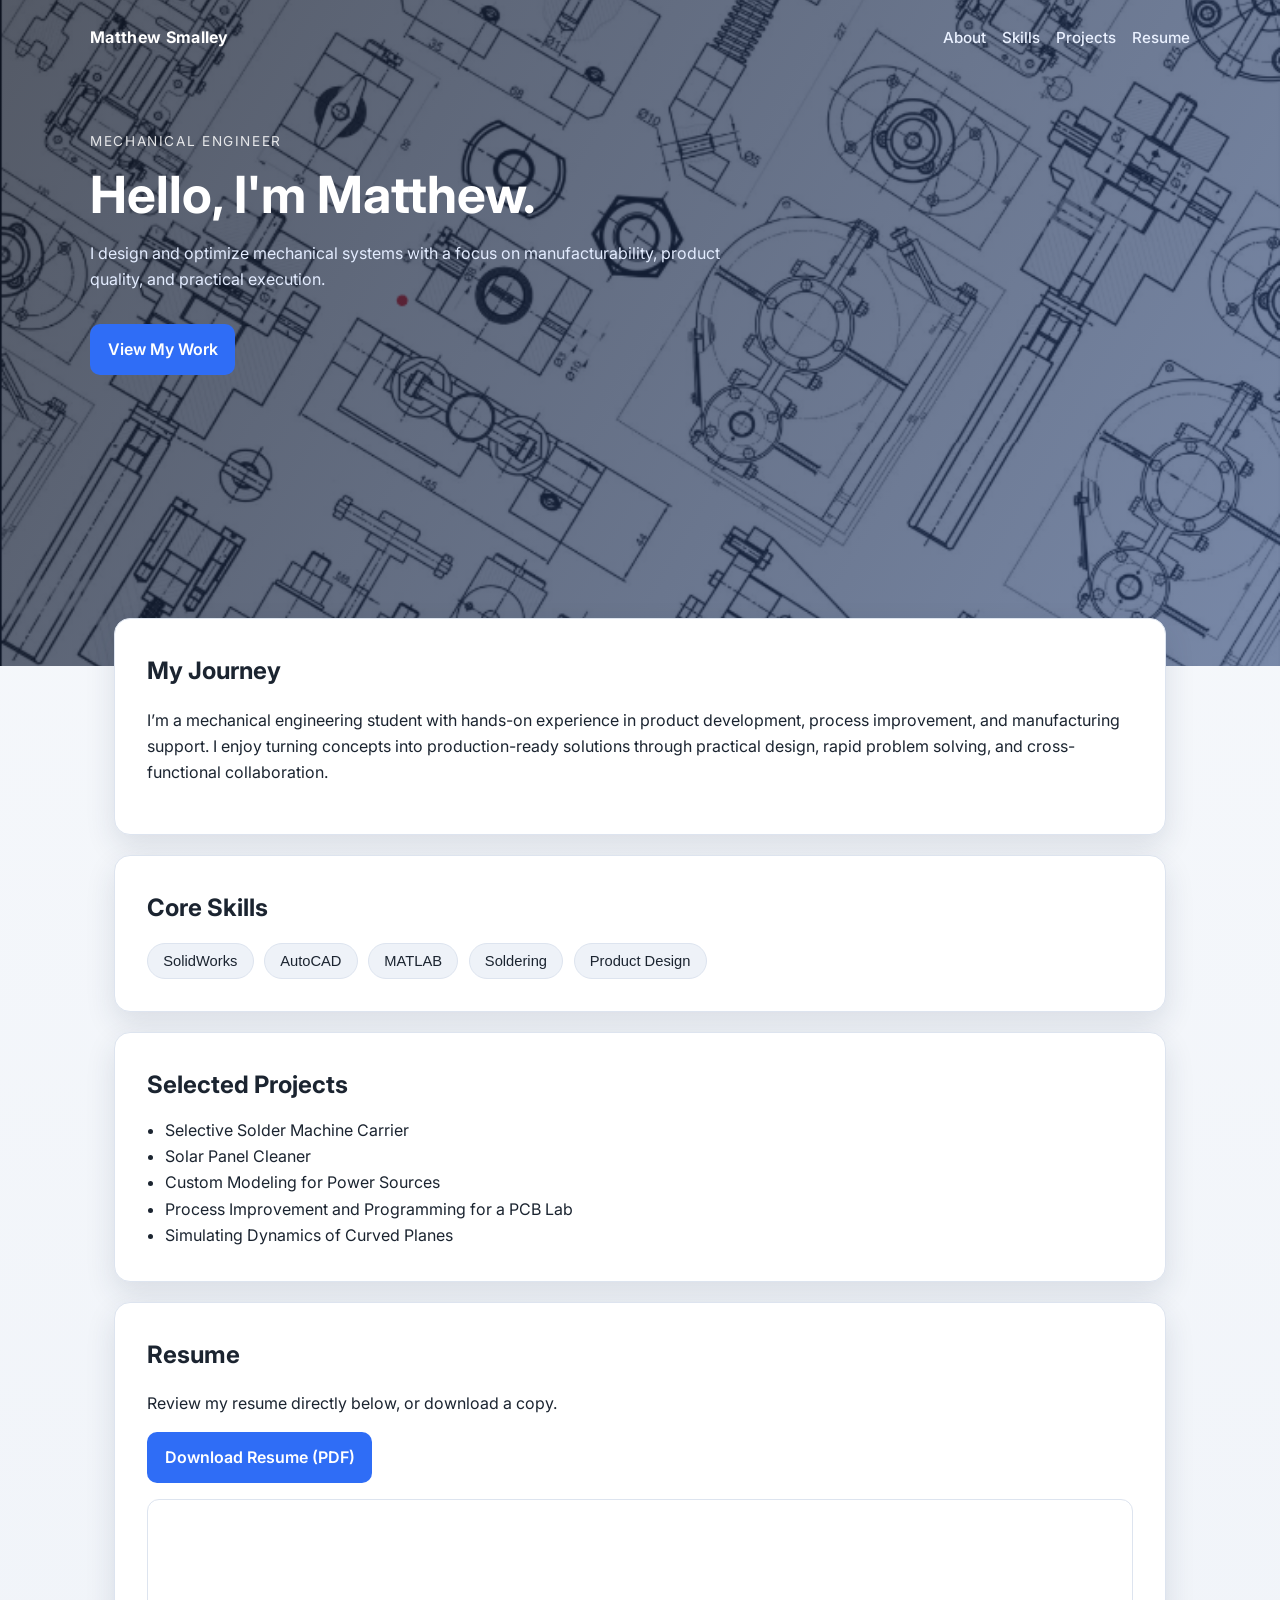
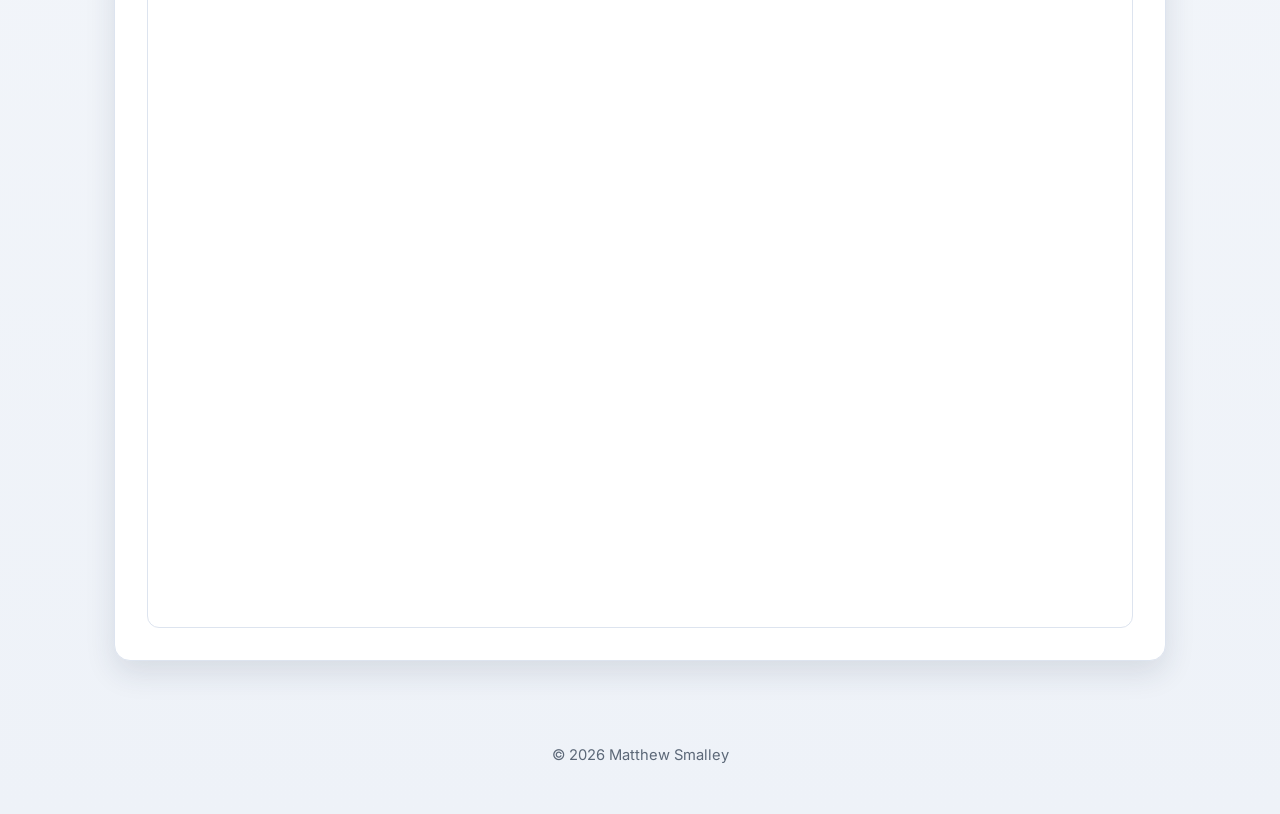
==== index.html @ 83e3ae55 "Fix typo in list item for dynamics simulation" ====
<!DOCTYPE html>
<html lang="en">
<head>
  <meta charset="UTF-8">
  <meta name="viewport" content="width=device-width, initial-scale=1.0">
  <title>Matthew's Portfolio</title>
  <link rel="preconnect" href="https://fonts.googleapis.com">
  <link rel="preconnect" href="https://fonts.gstatic.com" crossorigin>
  <link href="https://fonts.googleapis.com/css2?family=Inter:wght@400;500;600;700;800&display=swap" rel="stylesheet">
  <link rel="stylesheet" href="styles.css">
</head>
<body>
  <header class="hero" id="top">
    <nav class="top-nav">
      <a class="brand" href="#top">Matthew Smalley</a>
      <button id="menu-btn" class="menu-btn" aria-expanded="false" aria-controls="side-menu">Menu</button>
      <ul id="side-menu" class="nav-links">
        <li><a href="#about">About</a></li>
        <li><a href="#skills">Skills</a></li>
        <li><a href="#projects">Projects</a></li>
        <li><a href="#resume">Resume</a></li>
      </ul>
    </nav>

    <div class="hero-content">
      <p class="eyebrow">Mechanical Engineer</p>
      <h1>Hello, I'm Matthew.</h1>
      <p class="lead">I design and optimize mechanical systems with a focus on manufacturability, product quality, and practical execution.</p>
      <a class="btn" href="#projects">View My Work</a>
    </div>
  </header>

  <main>
    <section id="about" class="card">
      <h2>My Journey</h2>
      <p>
        I’m a mechanical engineering student with hands-on experience in product development, process improvement, and manufacturing support.
        I enjoy turning concepts into production-ready solutions through practical design, rapid problem solving, and cross-functional collaboration.
      </p>
    </section>

    <section id="skills" class="card">
      <h2>Core Skills</h2>
      <ul class="grid-list">
        <li><button class="chip" onclick="openModal('SolidWorks')">SolidWorks</button></li>
        <li><button class="chip" onclick="openModal('AutoCAD')">AutoCAD</button></li>
        <li><button class="chip" onclick="openModal('MATLAB')">MATLAB</button></li>
        <li><button class="chip" onclick="openModal('Soldering')">Soldering</button></li>
        <li><button class="chip" onclick="openModal('Product-Design')">Product Design</button></li>
      </ul>
    </section>

    <section id="projects" class="card">
      <h2>Selected Projects</h2>
      <ul class="project-list">
        <li>Selective Solder Machine Carrier</li>
        <li>Solar Panel Cleaner</li>
        <li>Custom Modeling for Power Sources</li>
        <li>Process Improvement and Programming for a PCB Lab</li>
        <li>Simulating Dynamics of Curved Planes</li>
      </ul>
    </section>

    <section id="resume" class="card">
      <h2>Resume</h2>
      <p>Review my resume directly below, or download a copy.</p>
      <div class="resume-actions">
        <a href="Matthew%20Smalley%20Resume%20(1).pdf" target="_blank" rel="noopener" class="btn">Download Resume (PDF)</a>
      </div>
      <div class="resume-frame-wrap">
        <iframe
          title="Matthew Smalley Resume"
          src="Matthew%20Smalley%20Resume%20(1).pdf"
          loading="lazy"
        ></iframe>
      </div>
    </section>
  </main>

  <footer>
    <p>&copy; 2026 Matthew Smalley</p>
  </footer>

  <div id="skillModal" class="modal" aria-hidden="true" role="dialog" aria-labelledby="modalTitle">
    <div class="modal-card">
      <button class="modal-close" onclick="closeModal()" aria-label="Close">&times;</button>
      <h3 id="modalTitle"></h3>
      <p id="modalContent"></p>
    </div>
  </div>

  <script src="scripts.js"></script>
</body>
</html>
---- styles.css ----
:root {
  --bg: #f3f5f9;
  --surface: #ffffff;
  --surface-alt: #eef2f8;
  --text: #1b2430;
  --muted: #5c6878;
  --primary: #2f6df6;
  --primary-dark: #1e56d3;
  --border: #dde4ef;
  --shadow: 0 12px 30px rgba(31, 46, 77, 0.12);
}

* {
  box-sizing: border-box;
}

body {
  margin: 0;
  font-family: 'Inter', system-ui, -apple-system, BlinkMacSystemFont, 'Segoe UI', sans-serif;
  background: linear-gradient(180deg, #f7f9fc 0%, #eef2f8 100%);
  color: var(--text);
  line-height: 1.65;
}

.hero {
  min-height: 74vh;
  background:
    linear-gradient(120deg, rgba(18, 26, 43, 0.72), rgba(38, 64, 115, 0.62)),
    url('Header.1.png') center/cover no-repeat;
  padding: 1.5rem 1.5rem 5rem;
  color: #fff;
}

.top-nav {
  max-width: 1100px;
  margin: 0 auto;
  display: flex;
  align-items: center;
  justify-content: space-between;
  gap: 1rem;
}

.brand {
  color: #fff;
  text-decoration: none;
  font-weight: 700;
  letter-spacing: 0.02em;
}

.nav-links {
  display: flex;
  align-items: center;
  gap: 1rem;
  list-style: none;
  margin: 0;
  padding: 0;
}

.nav-links a {
  color: #eaf1ff;
  text-decoration: none;
  font-weight: 500;
  font-size: 0.95rem;
}

.nav-links a:hover {
  color: #fff;
}

.menu-btn {
  display: none;
}

.hero-content {
  max-width: 1100px;
  margin: 5rem auto 0;
}

.eyebrow {
  font-size: 0.85rem;
  text-transform: uppercase;
  letter-spacing: 0.12em;
  opacity: 0.85;
  margin-bottom: 0.75rem;
}

h1 {
  font-size: clamp(2rem, 4vw, 3.25rem);
  line-height: 1.15;
  margin: 0;
}

.lead {
  max-width: 650px;
  margin-top: 1rem;
  margin-bottom: 2rem;
  color: #e3ecff;
}

main {
  max-width: 1100px;
  margin: -3rem auto 3rem;
  padding: 0 1.5rem;
}

.card {
  background: var(--surface);
  border: 1px solid var(--border);
  border-radius: 16px;
  box-shadow: var(--shadow);
  padding: 2rem;
  margin-bottom: 1.25rem;
}

h2 {
  font-size: 1.5rem;
  margin-top: 0;
  margin-bottom: 0.75rem;
}

.btn {
  display: inline-flex;
  align-items: center;
  justify-content: center;
  background: var(--primary);
  color: #fff;
  border: 0;
  border-radius: 10px;
  padding: 0.75rem 1.1rem;
  text-decoration: none;
  font-weight: 600;
  transition: background 0.2s ease, transform 0.2s ease;
  cursor: pointer;
}

.btn:hover {
  background: var(--primary-dark);
  transform: translateY(-1px);
}

.grid-list {
  list-style: none;
  padding: 0;
  margin: 1rem 0 0;
  display: flex;
  flex-wrap: wrap;
  gap: 0.65rem;
}

.chip {
  background: var(--surface-alt);
  border: 1px solid var(--border);
  color: var(--text);
  border-radius: 999px;
  padding: 0.55rem 0.95rem;
  font-size: 0.92rem;
  cursor: pointer;
}

.chip:hover {
  border-color: #bcc8dc;
}

.project-list {
  margin: 0.5rem 0 0;
  padding-left: 1.1rem;
}

.resume-actions {
  margin: 1rem 0;
}

.resume-frame-wrap {
  border: 1px solid var(--border);
  border-radius: 12px;
  overflow: hidden;
  background: #fff;
}

.resume-frame-wrap iframe {
  width: 100%;
  height: min(80vh, 820px);
  border: 0;
}

footer {
  text-align: center;
  color: var(--muted);
  font-size: 0.92rem;
  padding: 1.2rem 1rem 2rem;
}

.modal {
  position: fixed;
  inset: 0;
  background: rgba(14, 21, 32, 0.58);
  display: none;
  place-items: center;
  padding: 1rem;
  z-index: 20;
}

.modal.open {
  display: grid;
}

.modal-card {
  width: min(95vw, 430px);
  background: #fff;
  border-radius: 14px;
  border: 1px solid var(--border);
  box-shadow: var(--shadow);
  padding: 1.25rem 1.25rem 1rem;
  position: relative;
}

.modal-close {
  position: absolute;
  top: 0.25rem;
  right: 0.45rem;
  background: transparent;
  border: none;
  font-size: 1.6rem;
  line-height: 1;
  color: #47576d;
  cursor: pointer;
}

@media (max-width: 860px) {
  .menu-btn {
    display: inline-flex;
    border: 1px solid rgba(255, 255, 255, 0.35);
    background: transparent;
    color: #fff;
    border-radius: 8px;
    padding: 0.45rem 0.8rem;
    cursor: pointer;
  }

  .nav-links {
    position: fixed;
    top: 64px;
    right: 1rem;
    background: #19253c;
    border: 1px solid rgba(255, 255, 255, 0.14);
    border-radius: 12px;
    min-width: 180px;
    padding: 0.7rem;
    flex-direction: column;
    align-items: flex-start;
    gap: 0.65rem;
    box-shadow: 0 16px 35px rgba(7, 12, 22, 0.45);
    opacity: 0;
    visibility: hidden;
    transform: translateY(-8px);
    transition: 0.2s ease;
  }

  .nav-links.active {
    opacity: 1;
    visibility: visible;
    transform: translateY(0);
  }

  .hero-content {
    margin-top: 3rem;
  }
}
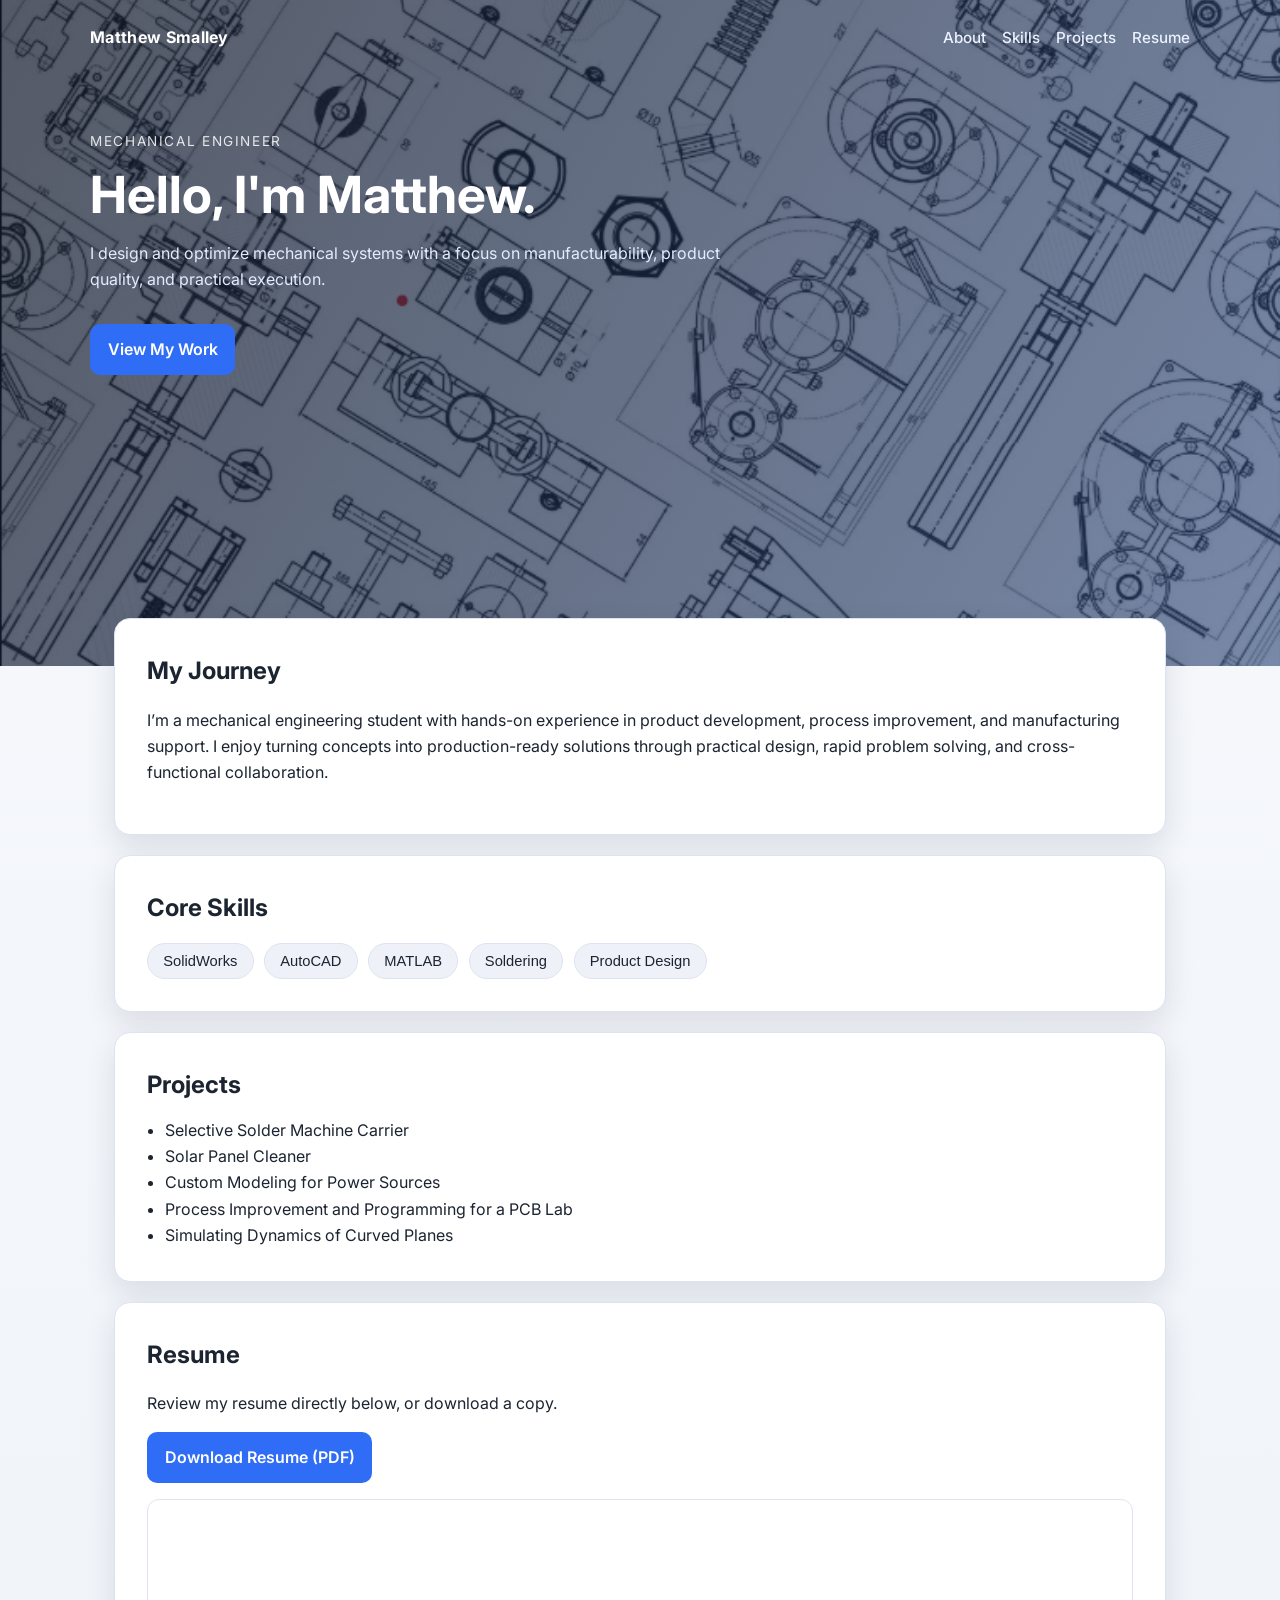
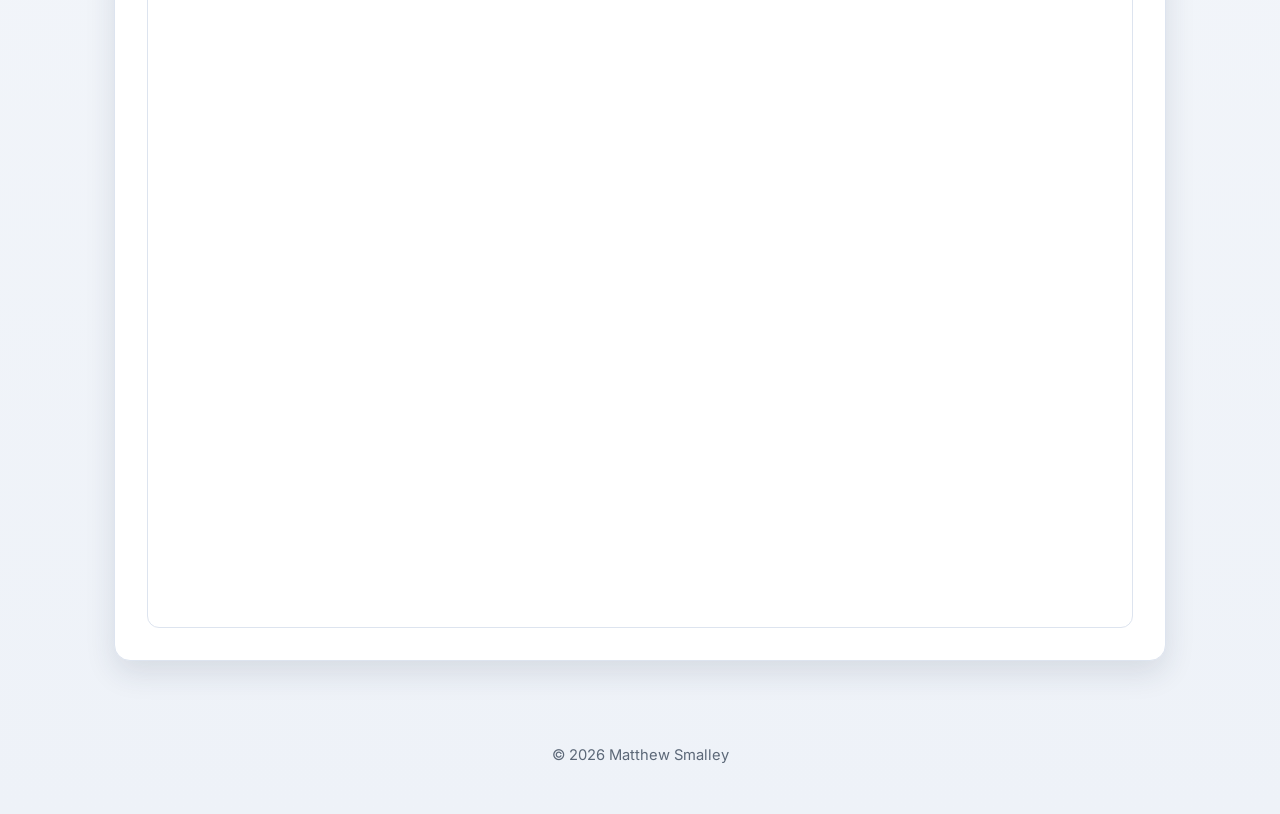
==== commit 422eb539: "Rename section header from 'Selected Projects' to 'Projects'" ====
--- a/index.html
+++ b/index.html
@@ -51,7 +51,7 @@
     </section>
 
     <section id="projects" class="card">
-      <h2>Selected Projects</h2>
+      <h2>Projects</h2>
       <ul class="project-list">
         <li>Selective Solder Machine Carrier</li>
         <li>Solar Panel Cleaner</li>
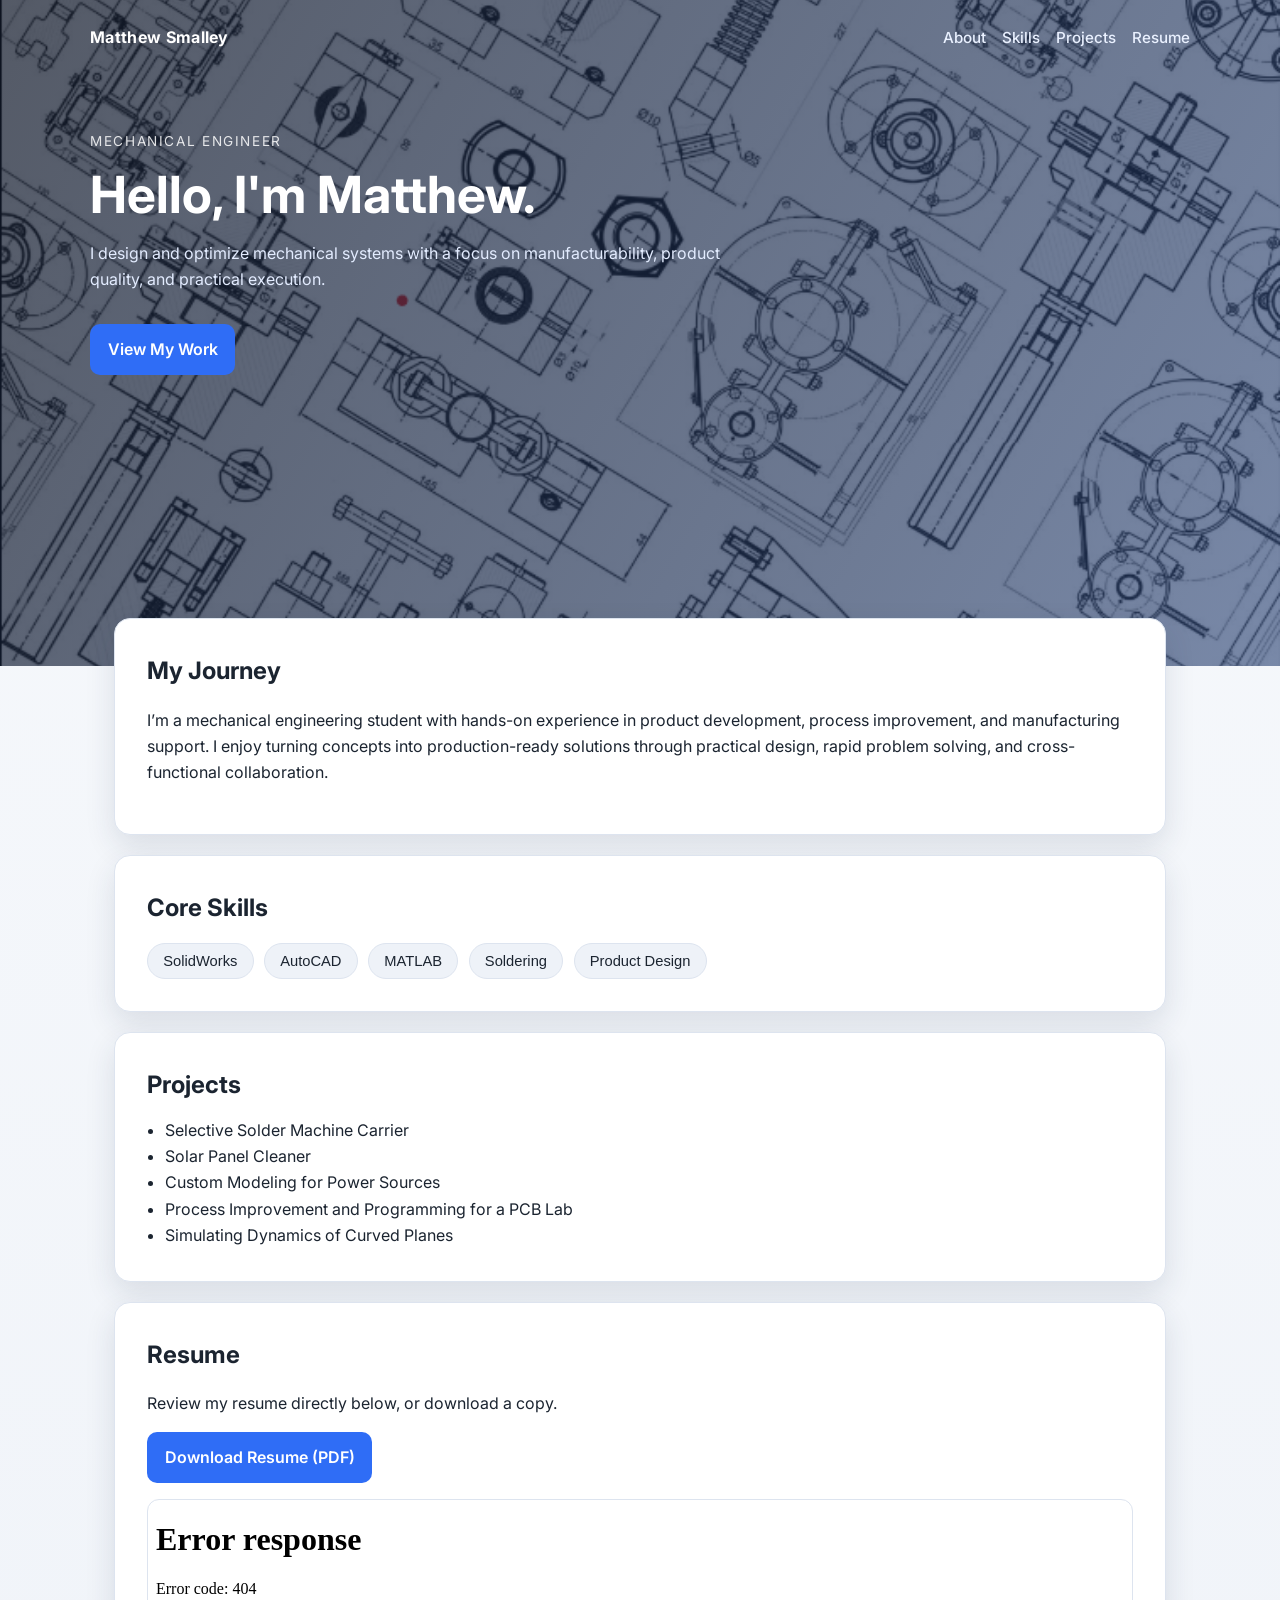
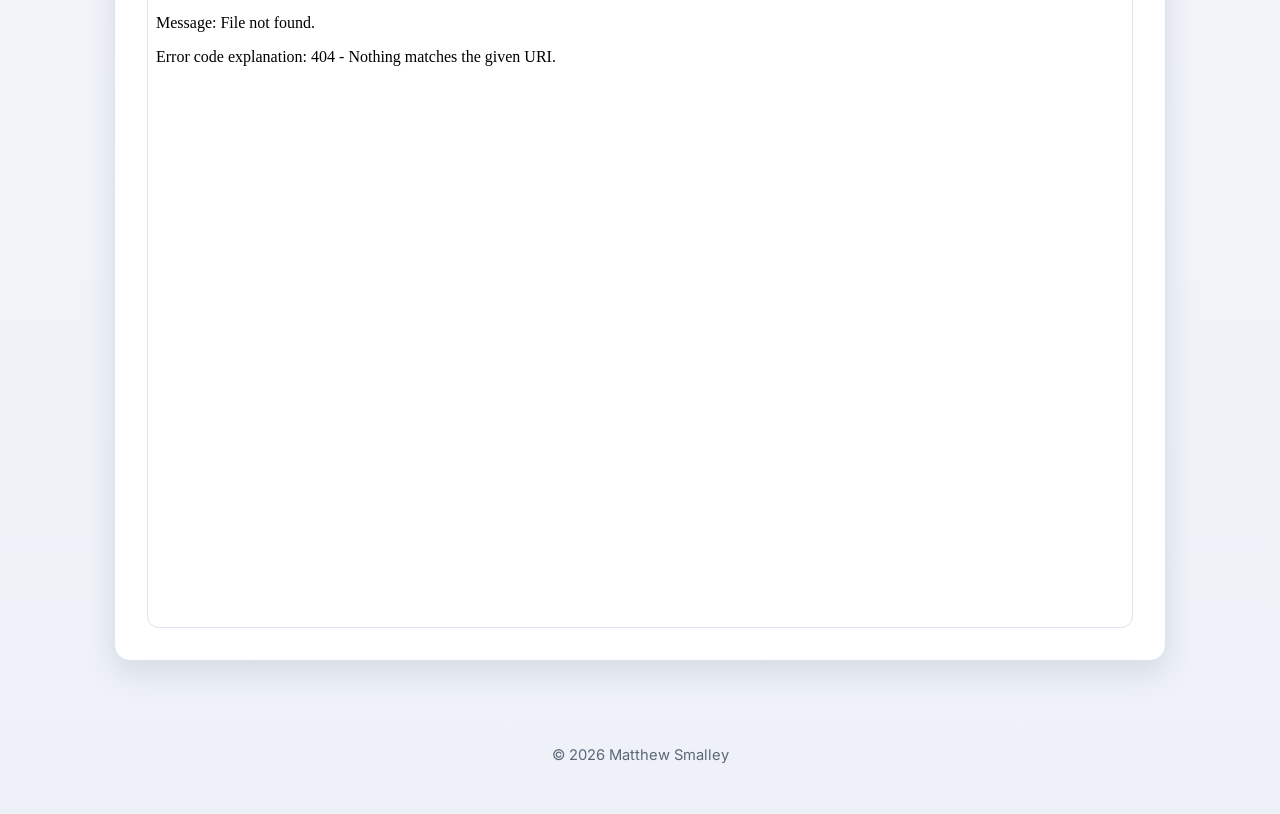
==== commit dded6ba7: "Update resume download link in index.html" ====
--- a/index.html
+++ b/index.html
@@ -65,7 +65,7 @@
       <h2>Resume</h2>
       <p>Review my resume directly below, or download a copy.</p>
       <div class="resume-actions">
-        <a href="Matthew%20Smalley%20Resume%20(1).pdf" target="_blank" rel="noopener" class="btn">Download Resume (PDF)</a>
+        <a href="Matthew%20Smalley%20Resume%20(Website).pdf" target="_blank" rel="noopener" class="btn">Download Resume (PDF)</a>
       </div>
       <div class="resume-frame-wrap">
         <iframe
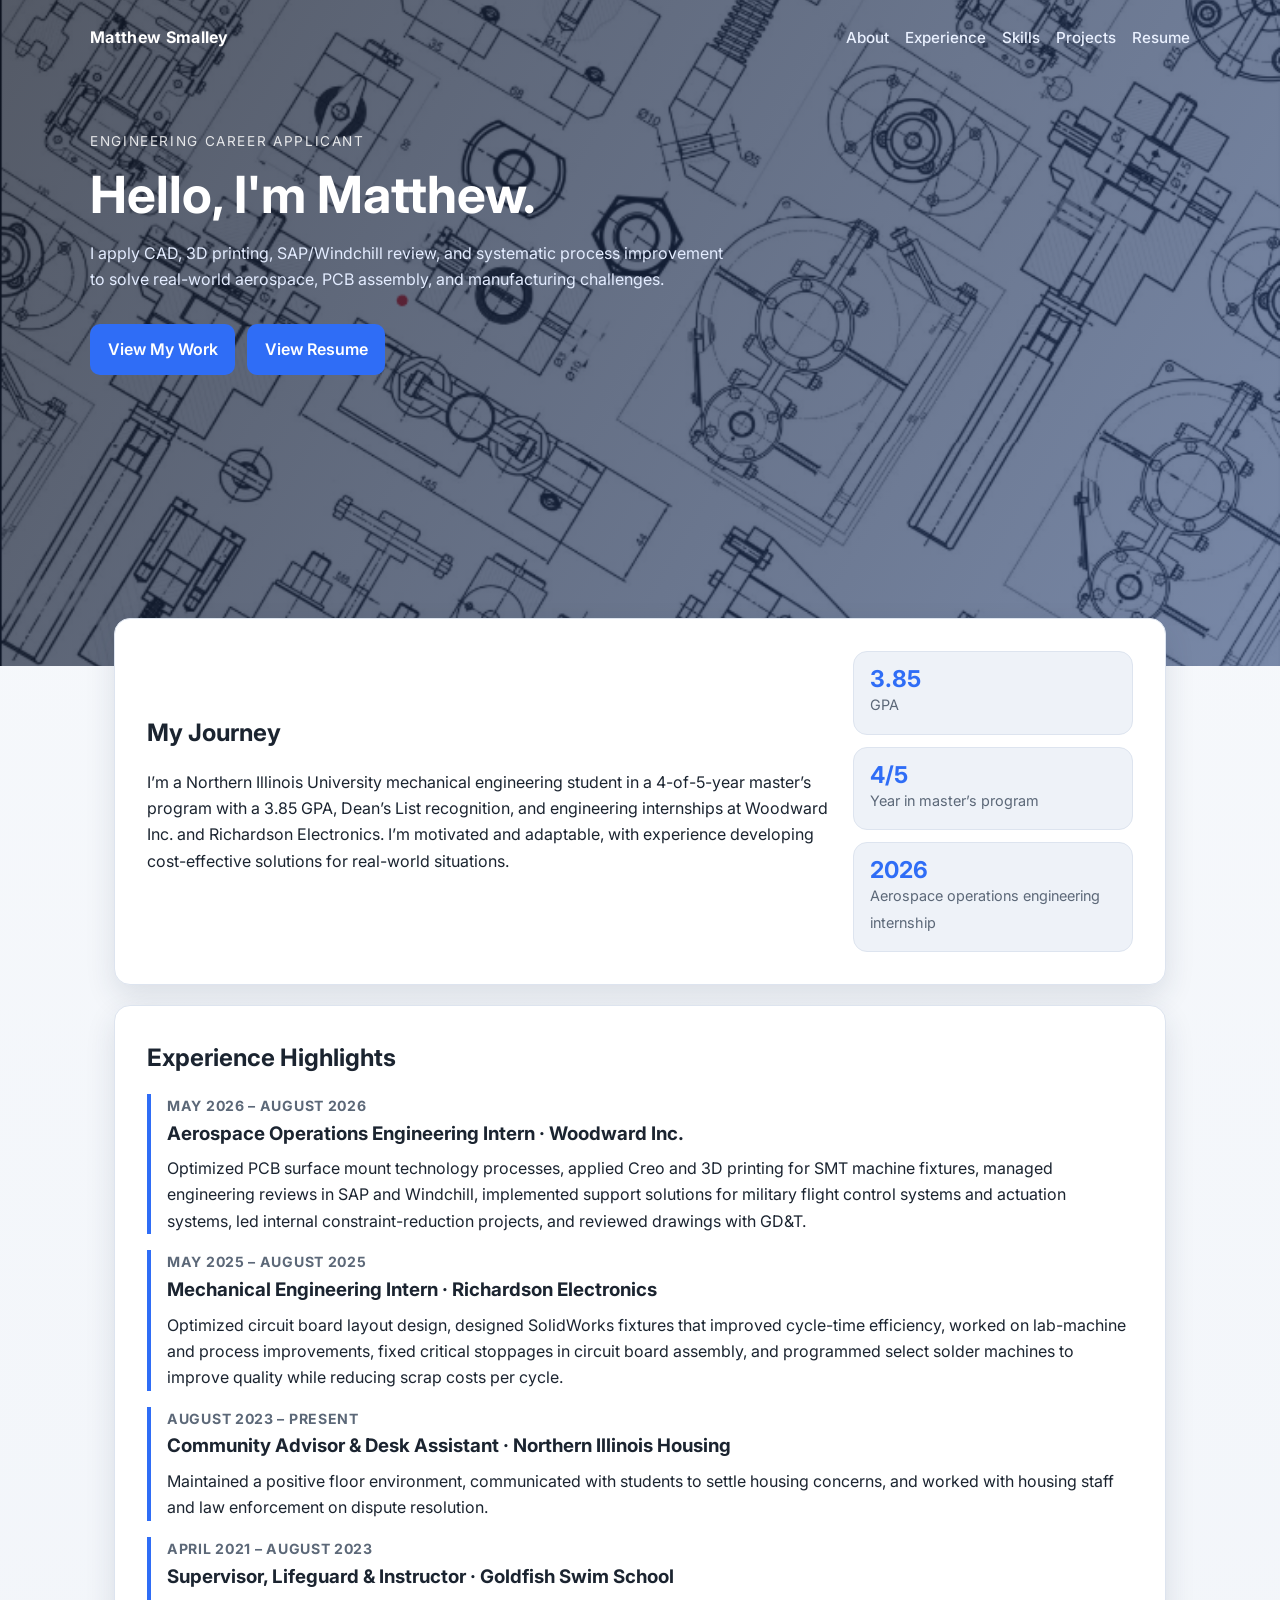
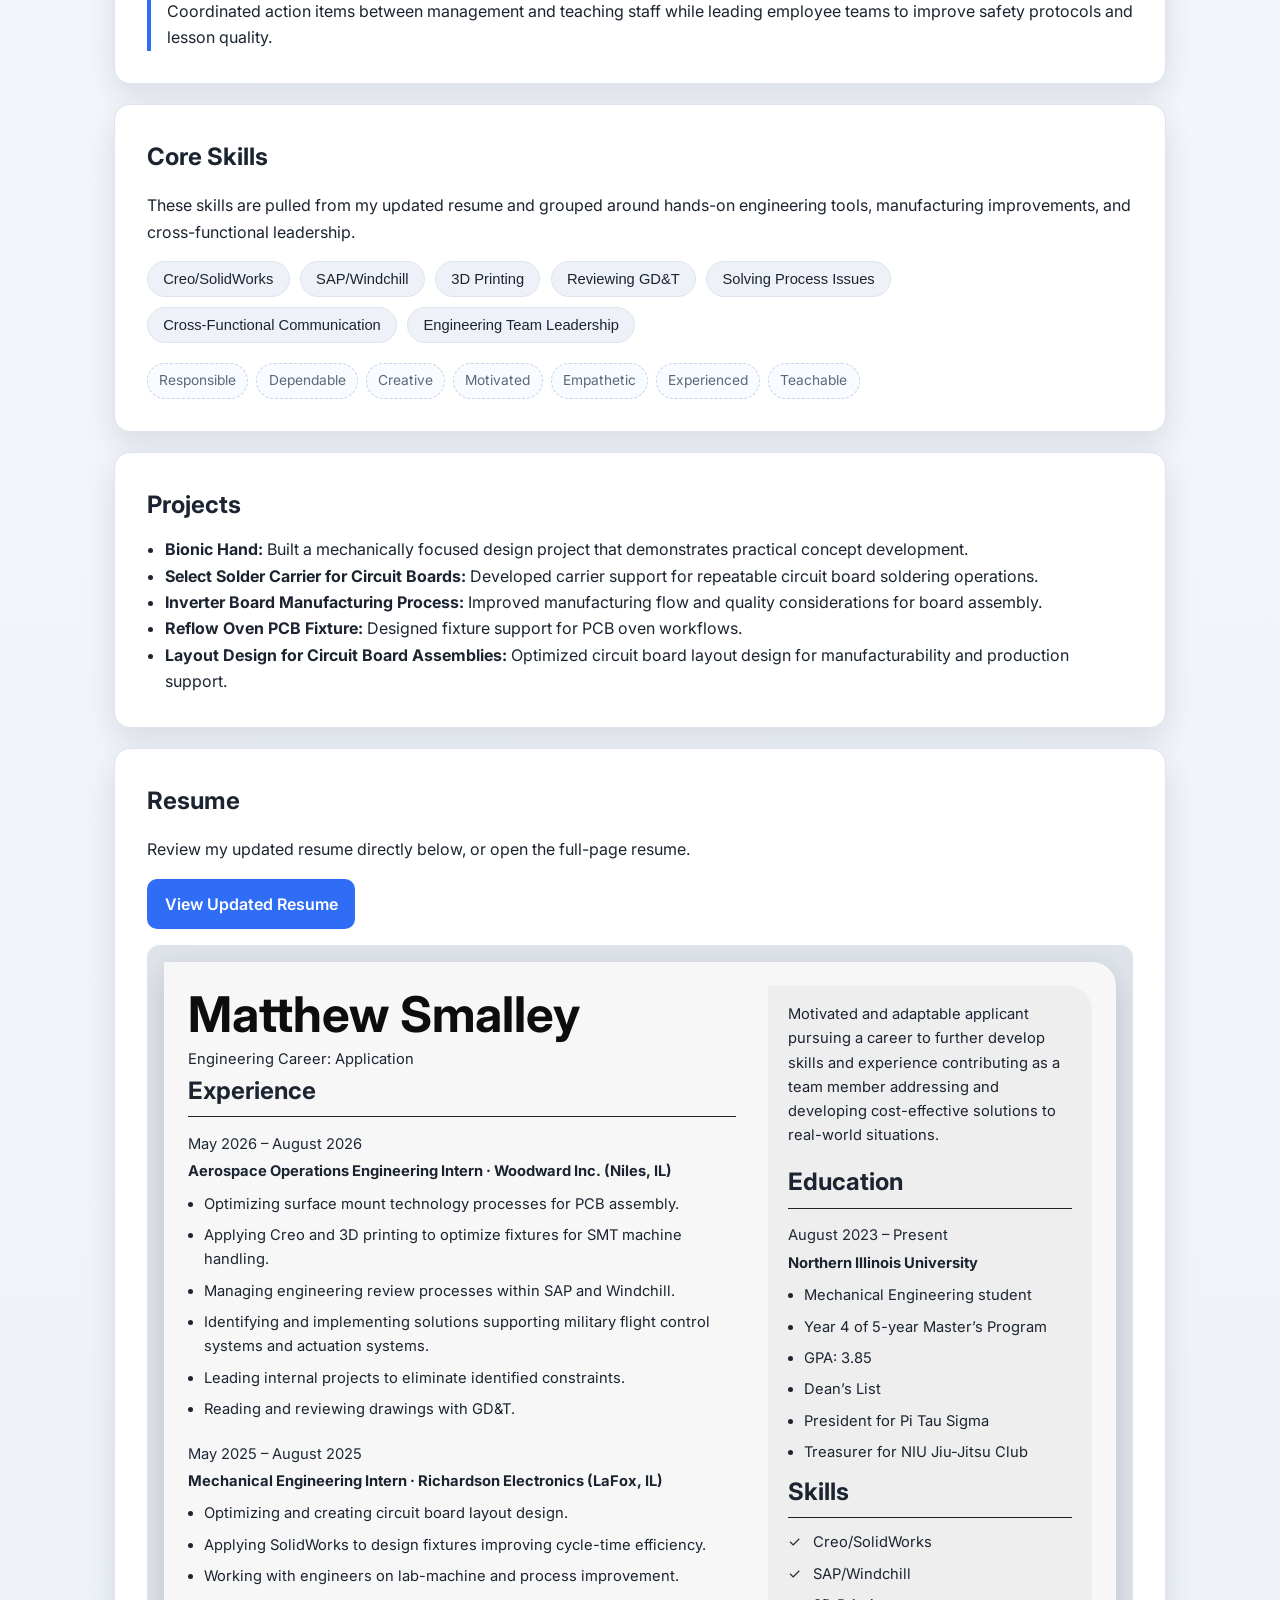
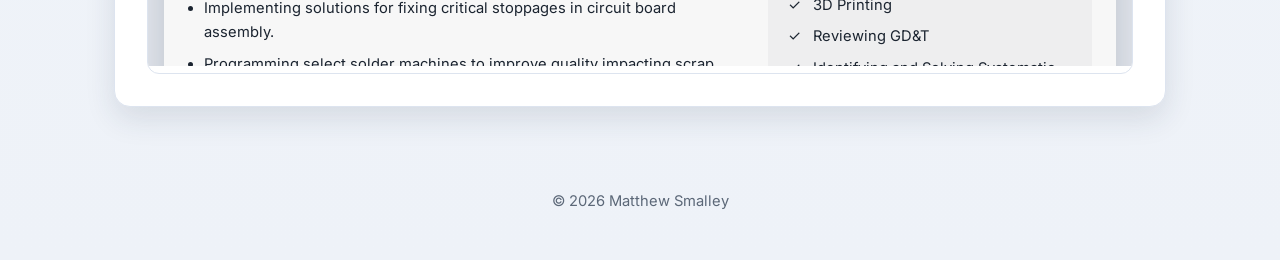
==== commit 15c35f44: "Update portfolio to match attached resume" ====
--- a/index.html
+++ b/index.html
@@ -3,7 +3,7 @@
 <head>
   <meta charset="UTF-8">
   <meta name="viewport" content="width=device-width, initial-scale=1.0">
-  <title>Matthew's Portfolio</title>
+  <title>Matthew Smalley | Mechanical Engineering Portfolio</title>
   <link rel="preconnect" href="https://fonts.googleapis.com">
   <link rel="preconnect" href="https://fonts.gstatic.com" crossorigin>
   <link href="https://fonts.googleapis.com/css2?family=Inter:wght@400;500;600;700;800&display=swap" rel="stylesheet">
@@ -16,6 +16,7 @@
       <button id="menu-btn" class="menu-btn" aria-expanded="false" aria-controls="side-menu">Menu</button>
       <ul id="side-menu" class="nav-links">
         <li><a href="#about">About</a></li>
+        <li><a href="#experience">Experience</a></li>
         <li><a href="#skills">Skills</a></li>
         <li><a href="#projects">Projects</a></li>
         <li><a href="#resume">Resume</a></li>
@@ -23,54 +24,101 @@
     </nav>
 
     <div class="hero-content">
-      <p class="eyebrow">Mechanical Engineer</p>
+      <p class="eyebrow">Engineering Career Applicant</p>
       <h1>Hello, I'm Matthew.</h1>
-      <p class="lead">I design and optimize mechanical systems with a focus on manufacturability, product quality, and practical execution.</p>
-      <a class="btn" href="#projects">View My Work</a>
+      <p class="lead">I apply CAD, 3D printing, SAP/Windchill review, and systematic process improvement to solve real-world aerospace, PCB assembly, and manufacturing challenges.</p>
+      <div class="hero-actions">
+        <a class="btn" href="#projects">View My Work</a>
+        <a class="btn btn-secondary" href="resume.html" target="_blank" rel="noopener">View Resume</a>
+      </div>
     </div>
   </header>
 
   <main>
-    <section id="about" class="card">
-      <h2>My Journey</h2>
-      <p>
-        I’m a mechanical engineering student with hands-on experience in product development, process improvement, and manufacturing support.
-        I enjoy turning concepts into production-ready solutions through practical design, rapid problem solving, and cross-functional collaboration.
-      </p>
+    <section id="about" class="card intro-card">
+      <div>
+        <h2>My Journey</h2>
+        <p>
+          I’m a Northern Illinois University mechanical engineering student in a 4-of-5-year master’s program with a 3.85 GPA, Dean’s List recognition, and engineering internships at Woodward Inc. and Richardson Electronics. I’m motivated and adaptable, with experience developing cost-effective solutions for real-world situations.
+        </p>
+      </div>
+      <ul class="stat-list" aria-label="Resume highlights">
+        <li><strong>3.85</strong><span>GPA</span></li>
+        <li><strong>4/5</strong><span>Year in master’s program</span></li>
+        <li><strong>2026</strong><span>Aerospace operations engineering internship</span></li>
+      </ul>
+    </section>
+
+    <section id="experience" class="card">
+      <h2>Experience Highlights</h2>
+      <div class="timeline">
+        <article>
+          <p class="timeline-date">May 2026 – August 2026</p>
+          <h3>Aerospace Operations Engineering Intern · Woodward Inc.</h3>
+          <p>Optimized PCB surface mount technology processes, applied Creo and 3D printing for SMT machine fixtures, managed engineering reviews in SAP and Windchill, implemented support solutions for military flight control systems and actuation systems, led internal constraint-reduction projects, and reviewed drawings with GD&amp;T.</p>
+        </article>
+        <article>
+          <p class="timeline-date">May 2025 – August 2025</p>
+          <h3>Mechanical Engineering Intern · Richardson Electronics</h3>
+          <p>Optimized circuit board layout design, designed SolidWorks fixtures that improved cycle-time efficiency, worked on lab-machine and process improvements, fixed critical stoppages in circuit board assembly, and programmed select solder machines to improve quality while reducing scrap costs per cycle.</p>
+        </article>
+        <article>
+          <p class="timeline-date">August 2023 – Present</p>
+          <h3>Community Advisor & Desk Assistant · Northern Illinois Housing</h3>
+          <p>Maintained a positive floor environment, communicated with students to settle housing concerns, and worked with housing staff and law enforcement on dispute resolution.</p>
+        </article>
+        <article>
+          <p class="timeline-date">April 2021 – August 2023</p>
+          <h3>Supervisor, Lifeguard & Instructor · Goldfish Swim School</h3>
+          <p>Coordinated action items between management and teaching staff while leading employee teams to improve safety protocols and lesson quality.</p>
+        </article>
+      </div>
     </section>
 
     <section id="skills" class="card">
       <h2>Core Skills</h2>
+      <p>These skills are pulled from my updated resume and grouped around hands-on engineering tools, manufacturing improvements, and cross-functional leadership.</p>
       <ul class="grid-list">
-        <li><button class="chip" onclick="openModal('SolidWorks')">SolidWorks</button></li>
-        <li><button class="chip" onclick="openModal('AutoCAD')">AutoCAD</button></li>
-        <li><button class="chip" onclick="openModal('MATLAB')">MATLAB</button></li>
-        <li><button class="chip" onclick="openModal('Soldering')">Soldering</button></li>
-        <li><button class="chip" onclick="openModal('Product-Design')">Product Design</button></li>
+        <li><button class="chip" onclick="openModal('Creo-SolidWorks')">Creo/SolidWorks</button></li>
+        <li><button class="chip" onclick="openModal('SAP-Windchill')">SAP/Windchill</button></li>
+        <li><button class="chip" onclick="openModal('Printing')">3D Printing</button></li>
+        <li><button class="chip" onclick="openModal('GDT')">Reviewing GD&amp;T</button></li>
+        <li><button class="chip" onclick="openModal('Process-Issues')">Solving Process Issues</button></li>
+        <li><button class="chip" onclick="openModal('Cross-Functional')">Cross-Functional Communication</button></li>
+        <li><button class="chip" onclick="openModal('Engineering-Leadership')">Engineering Team Leadership</button></li>
       </ul>
+      <div class="traits">
+        <span>Responsible</span>
+        <span>Dependable</span>
+        <span>Creative</span>
+        <span>Motivated</span>
+        <span>Empathetic</span>
+        <span>Experienced</span>
+        <span>Teachable</span>
+      </div>
     </section>
 
     <section id="projects" class="card">
       <h2>Projects</h2>
       <ul class="project-list">
-        <li>Selective Solder Machine Carrier</li>
-        <li>Solar Panel Cleaner</li>
-        <li>Custom Modeling for Power Sources</li>
-        <li>Process Improvement and Programming for a PCB Lab</li>
-        <li>Simulating Dynamics of Curved Planes</li>
+        <li><strong>Bionic Hand:</strong> Built a mechanically focused design project that demonstrates practical concept development.</li>
+        <li><strong>Select Solder Carrier for Circuit Boards:</strong> Developed carrier support for repeatable circuit board soldering operations.</li>
+        <li><strong>Inverter Board Manufacturing Process:</strong> Improved manufacturing flow and quality considerations for board assembly.</li>
+        <li><strong>Reflow Oven PCB Fixture:</strong> Designed fixture support for PCB oven workflows.</li>
+        <li><strong>Layout Design for Circuit Board Assemblies:</strong> Optimized circuit board layout design for manufacturability and production support.</li>
       </ul>
     </section>
 
     <section id="resume" class="card">
       <h2>Resume</h2>
-      <p>Review my resume directly below, or download a copy.</p>
+      <p>Review my updated resume directly below, or open the full-page resume.</p>
       <div class="resume-actions">
-        <a href="Matthew%20Smalley%20Resume%20(Website).pdf" target="_blank" rel="noopener" class="btn">Download Resume (PDF)</a>
+        <a href="resume.html" target="_blank" rel="noopener" class="btn">View Updated Resume</a>
       </div>
       <div class="resume-frame-wrap">
         <iframe
           title="Matthew Smalley Resume"
-          src="Matthew%20Smalley%20Resume%20(1).pdf"
+          src="resume.html"
           loading="lazy"
         ></iframe>
       </div>
--- a/styles.css
+++ b/styles.css
@@ -95,6 +95,21 @@
   margin-top: 1rem;
   margin-bottom: 2rem;
   color: #e3ecff;
+}
+
+.hero-actions {
+  display: flex;
+  flex-wrap: wrap;
+  gap: 0.75rem;
+}
+
+.btn-secondary {
+  background: rgba(255, 255, 255, 0.14);
+  border: 1px solid rgba(255, 255, 255, 0.45);
+}
+
+.btn-secondary:hover {
+  background: rgba(255, 255, 255, 0.22);
 }
 
 main {
@@ -138,6 +153,67 @@
   transform: translateY(-1px);
 }
 
+.intro-card {
+  display: grid;
+  grid-template-columns: minmax(0, 1fr) 280px;
+  gap: 1.5rem;
+  align-items: center;
+}
+
+.stat-list {
+  display: grid;
+  gap: 0.75rem;
+  list-style: none;
+  margin: 0;
+  padding: 0;
+}
+
+.stat-list li {
+  background: var(--surface-alt);
+  border: 1px solid var(--border);
+  border-radius: 14px;
+  padding: 1rem;
+}
+
+.stat-list strong {
+  display: block;
+  color: var(--primary);
+  font-size: 1.45rem;
+  line-height: 1;
+}
+
+.stat-list span {
+  color: var(--muted);
+  font-size: 0.9rem;
+}
+
+.timeline {
+  display: grid;
+  gap: 1rem;
+  margin-top: 1rem;
+}
+
+.timeline article {
+  border-left: 4px solid var(--primary);
+  padding-left: 1rem;
+}
+
+.timeline h3 {
+  margin: 0.1rem 0 0.35rem;
+}
+
+.timeline p {
+  margin: 0;
+}
+
+.timeline-date {
+  color: var(--muted);
+  font-size: 0.88rem;
+  font-weight: 700;
+  text-transform: uppercase;
+  letter-spacing: 0.05em;
+}
+
 .grid-list {
   list-style: none;
   padding: 0;
@@ -159,6 +235,22 @@
 
 .chip:hover {
   border-color: #bcc8dc;
+}
+
+.traits {
+  display: flex;
+  flex-wrap: wrap;
+  gap: 0.5rem;
+  margin-top: 1.25rem;
+}
+
+.traits span {
+  background: #f8fbff;
+  border: 1px dashed #c7d3e7;
+  border-radius: 999px;
+  color: var(--muted);
+  font-size: 0.86rem;
+  padding: 0.35rem 0.7rem;
 }
 
 .project-list {
@@ -265,4 +357,99 @@
   .hero-content {
     margin-top: 3rem;
   }
-}
+
+  .intro-card {
+    grid-template-columns: 1fr;
+  }
+}
+
+.resume-page {
+  background: #dfe3ea;
+  padding: 1rem;
+}
+
+.resume-sheet {
+  max-width: 1000px;
+  margin: 0 auto;
+  background: #f7f7f7;
+  border-radius: 0 24px 24px 0;
+  display: grid;
+  grid-template-columns: minmax(0, 1.35fr) minmax(280px, 0.8fr);
+  gap: 2rem;
+  padding: 1.5rem;
+  box-shadow: 0 10px 30px rgba(15, 23, 42, 0.15);
+}
+
+.resume-sheet h1 {
+  color: #0d0d0d;
+  font-size: clamp(2.25rem, 5vw, 3.2rem);
+}
+
+.resume-header p {
+  font-size: 1.2rem;
+  margin: 0.25rem 0 0;
+}
+
+.resume-sheet h2 {
+  border-bottom: 1px solid #222;
+  padding-bottom: 0.35rem;
+}
+
+.resume-sheet h3,
+.resume-sheet p,
+.resume-sheet li {
+  font-size: 0.92rem;
+}
+
+.resume-entry {
+  margin-bottom: 1.25rem;
+}
+
+.resume-entry h3,
+.resume-sidebar h3 {
+  margin: 0.2rem 0 0.5rem;
+}
+
+.resume-date {
+  color: #1f2937;
+  margin-bottom: 0.2rem;
+}
+
+.resume-sheet ul {
+  margin: 0.5rem 0 0;
+  padding-left: 1rem;
+}
+
+.resume-sheet li {
+  margin-bottom: 0.45rem;
+}
+
+.resume-sidebar {
+  background: #eeeeef;
+  border-radius: 0 24px 24px 0;
+  padding: 1rem 1.25rem;
+}
+
+.resume-summary {
+  margin-top: 0;
+}
+
+.check-list {
+  list-style: none;
+  padding-left: 0 !important;
+}
+
+.check-list li::before {
+  content: '✓';
+  margin-right: 0.75rem;
+}
+
+@media (max-width: 760px) {
+  .resume-sheet {
+    grid-template-columns: 1fr;
+  }
+
+  .resume-sidebar {
+    border-radius: 16px;
+  }
+}
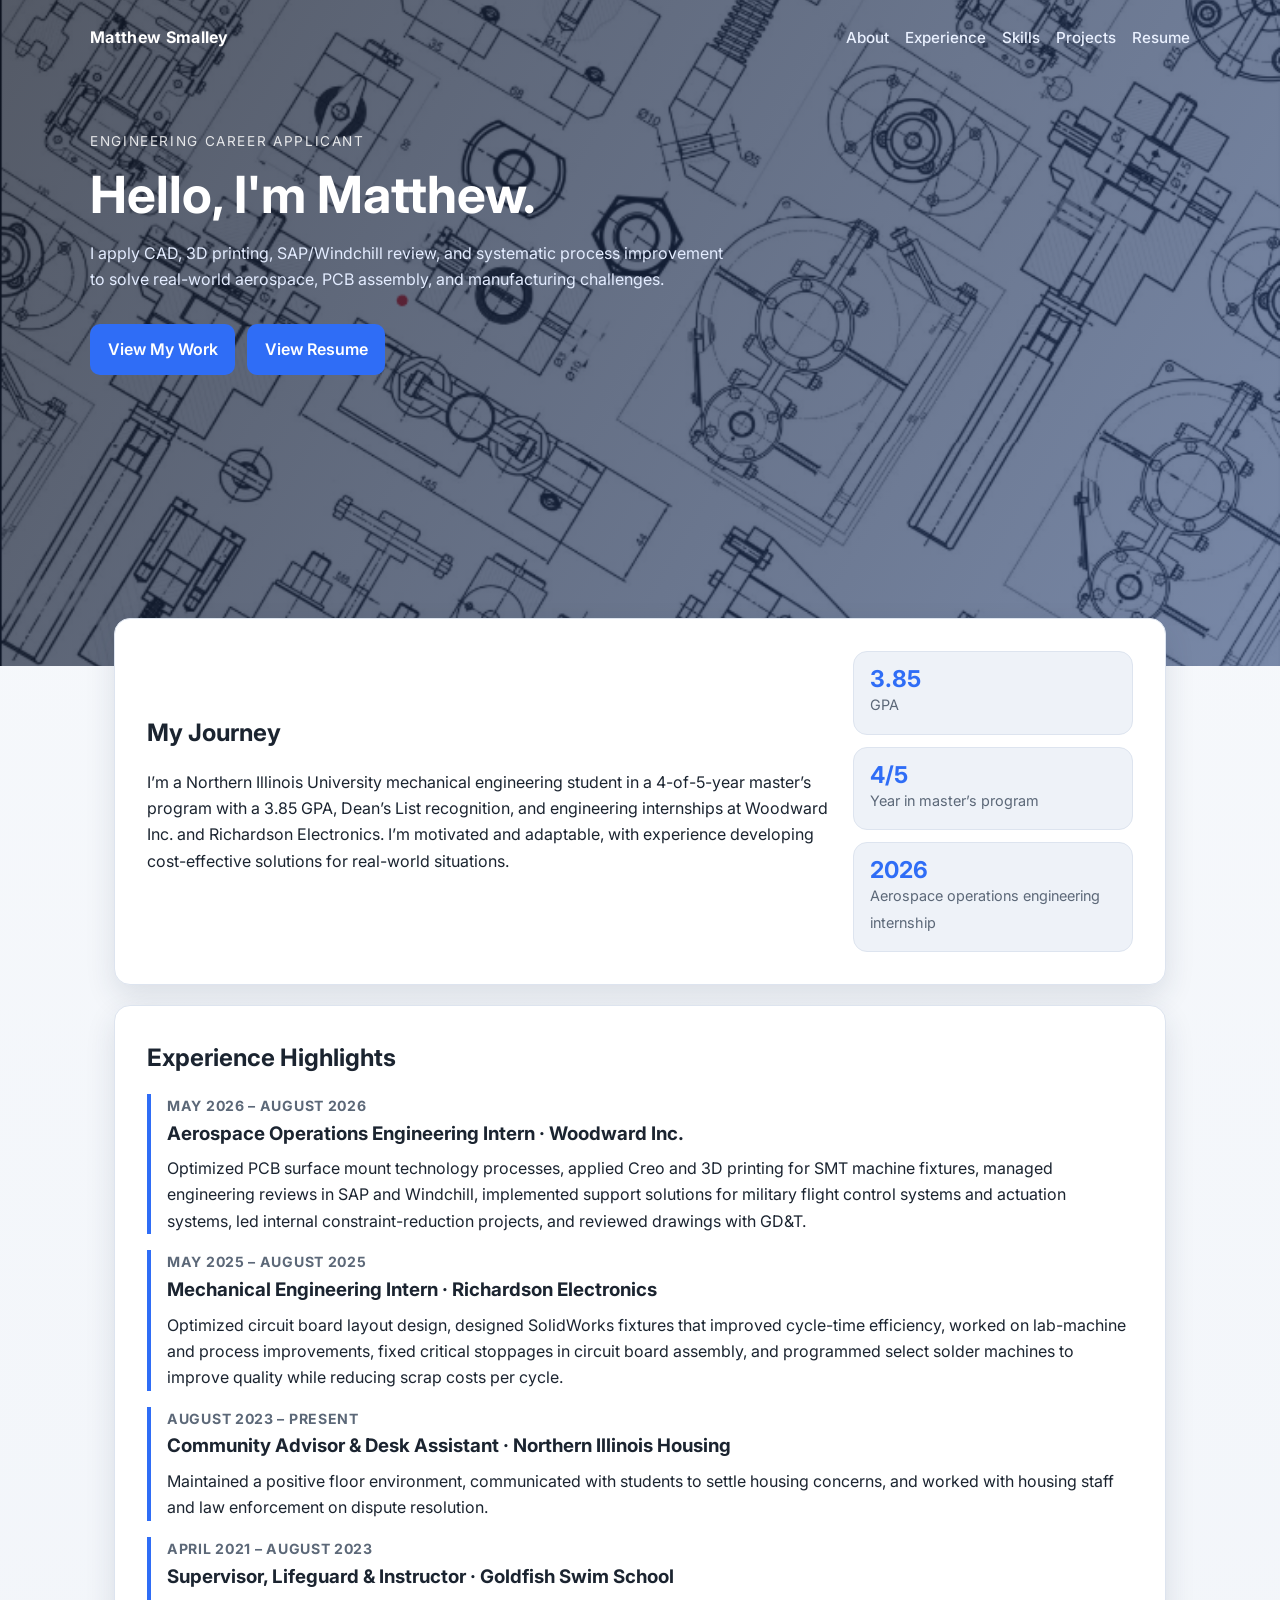
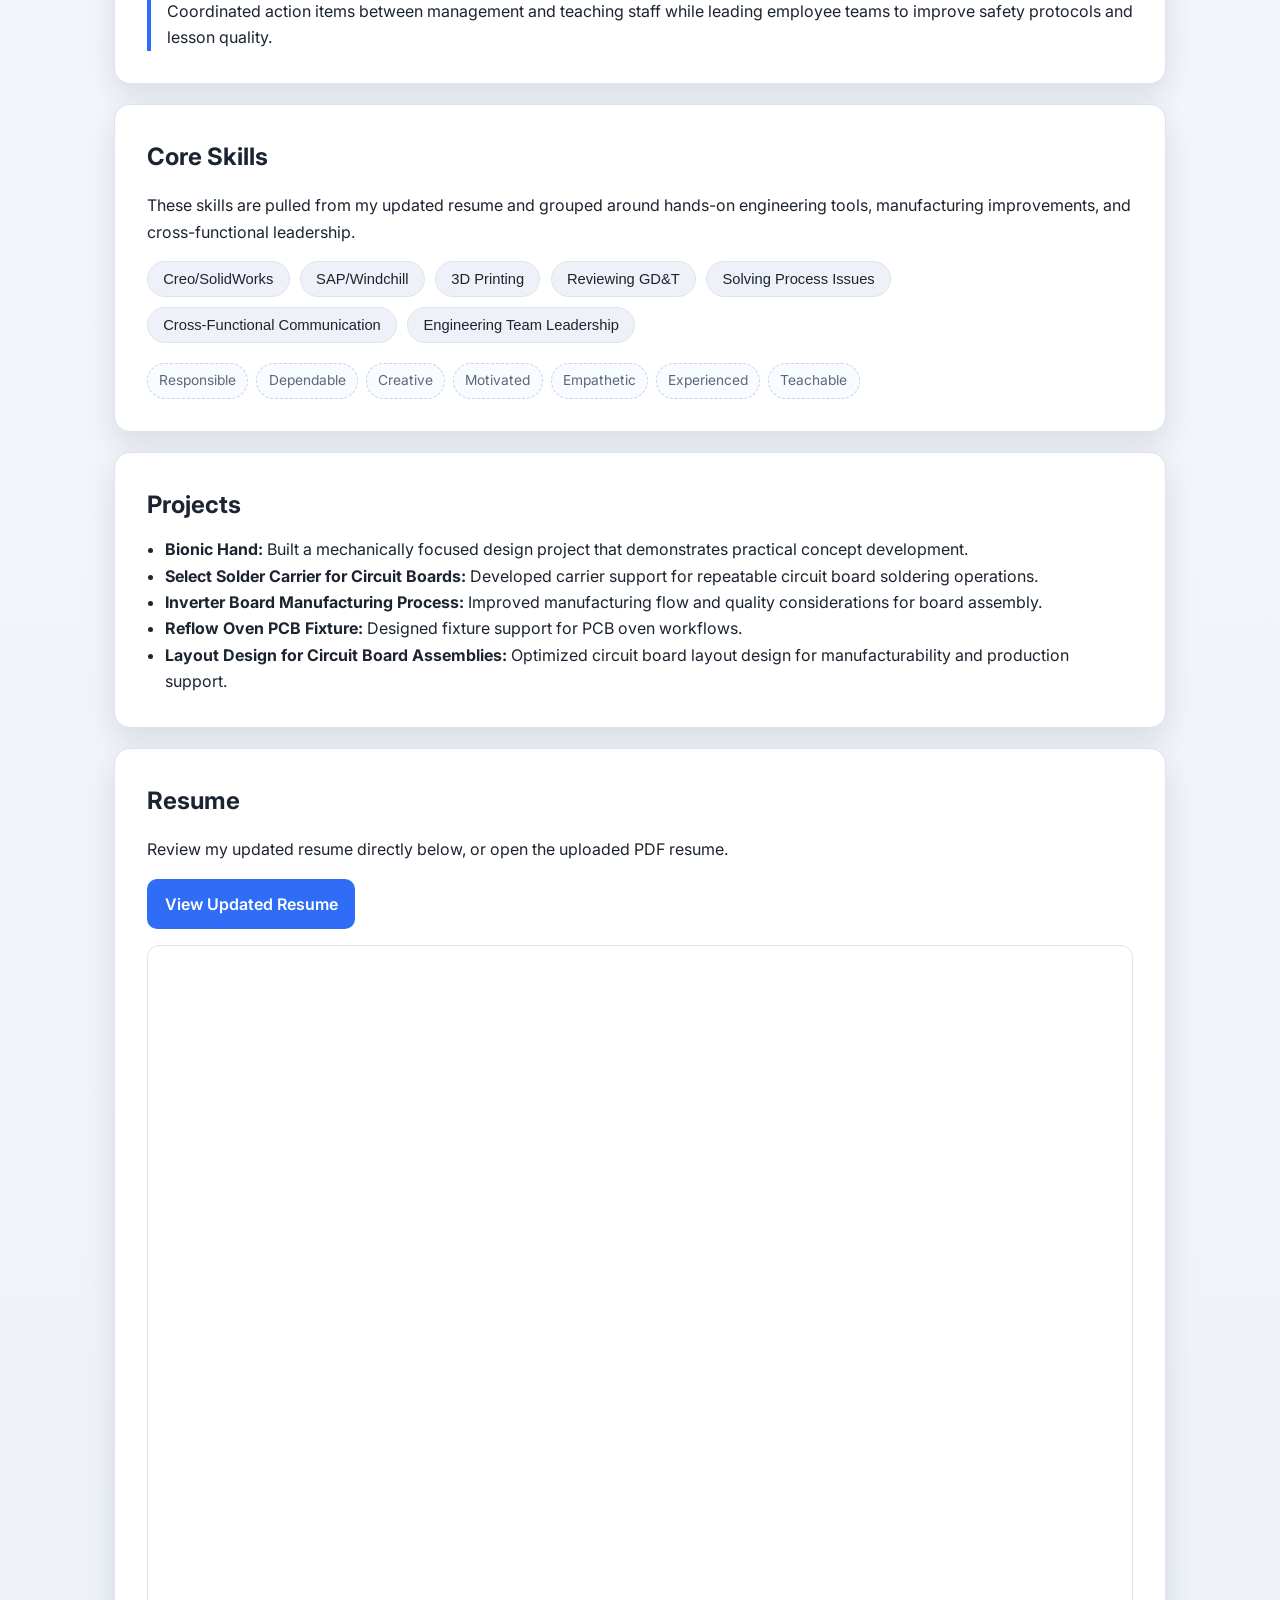
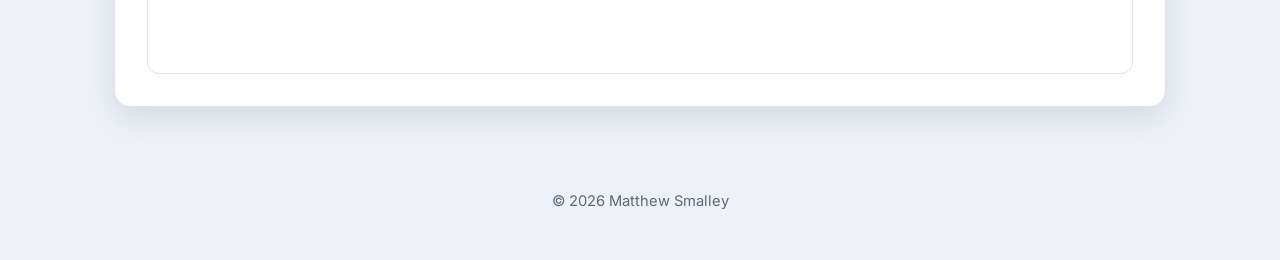
==== commit 36ce7ae5: "Use uploaded PDF resume in portfolio" ====
--- a/index.html
+++ b/index.html
@@ -29,7 +29,7 @@
       <p class="lead">I apply CAD, 3D printing, SAP/Windchill review, and systematic process improvement to solve real-world aerospace, PCB assembly, and manufacturing challenges.</p>
       <div class="hero-actions">
         <a class="btn" href="#projects">View My Work</a>
-        <a class="btn btn-secondary" href="resume.html" target="_blank" rel="noopener">View Resume</a>
+        <a class="btn btn-secondary" href="Resume_Matthew_Smalley%20(Website).pdf" target="_blank" rel="noopener">View Resume</a>
       </div>
     </div>
   </header>
@@ -111,14 +111,14 @@
 
     <section id="resume" class="card">
       <h2>Resume</h2>
-      <p>Review my updated resume directly below, or open the full-page resume.</p>
+      <p>Review my updated resume directly below, or open the uploaded PDF resume.</p>
       <div class="resume-actions">
-        <a href="resume.html" target="_blank" rel="noopener" class="btn">View Updated Resume</a>
+        <a href="Resume_Matthew_Smalley%20(Website).pdf" target="_blank" rel="noopener" class="btn">View Updated Resume</a>
       </div>
       <div class="resume-frame-wrap">
         <iframe
           title="Matthew Smalley Resume"
-          src="resume.html"
+          src="Resume_Matthew_Smalley%20(Website).pdf"
           loading="lazy"
         ></iframe>
       </div>
--- a/styles.css
+++ b/styles.css
@@ -362,94 +362,3 @@
     grid-template-columns: 1fr;
   }
 }
-
-.resume-page {
-  background: #dfe3ea;
-  padding: 1rem;
-}
-
-.resume-sheet {
-  max-width: 1000px;
-  margin: 0 auto;
-  background: #f7f7f7;
-  border-radius: 0 24px 24px 0;
-  display: grid;
-  grid-template-columns: minmax(0, 1.35fr) minmax(280px, 0.8fr);
-  gap: 2rem;
-  padding: 1.5rem;
-  box-shadow: 0 10px 30px rgba(15, 23, 42, 0.15);
-}
-
-.resume-sheet h1 {
-  color: #0d0d0d;
-  font-size: clamp(2.25rem, 5vw, 3.2rem);
-}
-
-.resume-header p {
-  font-size: 1.2rem;
-  margin: 0.25rem 0 0;
-}
-
-.resume-sheet h2 {
-  border-bottom: 1px solid #222;
-  padding-bottom: 0.35rem;
-}
-
-.resume-sheet h3,
-.resume-sheet p,
-.resume-sheet li {
-  font-size: 0.92rem;
-}
-
-.resume-entry {
-  margin-bottom: 1.25rem;
-}
-
-.resume-entry h3,
-.resume-sidebar h3 {
-  margin: 0.2rem 0 0.5rem;
-}
-
-.resume-date {
-  color: #1f2937;
-  margin-bottom: 0.2rem;
-}
-
-.resume-sheet ul {
-  margin: 0.5rem 0 0;
-  padding-left: 1rem;
-}
-
-.resume-sheet li {
-  margin-bottom: 0.45rem;
-}
-
-.resume-sidebar {
-  background: #eeeeef;
-  border-radius: 0 24px 24px 0;
-  padding: 1rem 1.25rem;
-}
-
-.resume-summary {
-  margin-top: 0;
-}
-
-.check-list {
-  list-style: none;
-  padding-left: 0 !important;
-}
-
-.check-list li::before {
-  content: '✓';
-  margin-right: 0.75rem;
-}
-
-@media (max-width: 760px) {
-  .resume-sheet {
-    grid-template-columns: 1fr;
-  }
-
-  .resume-sidebar {
-    border-radius: 16px;
-  }
-}
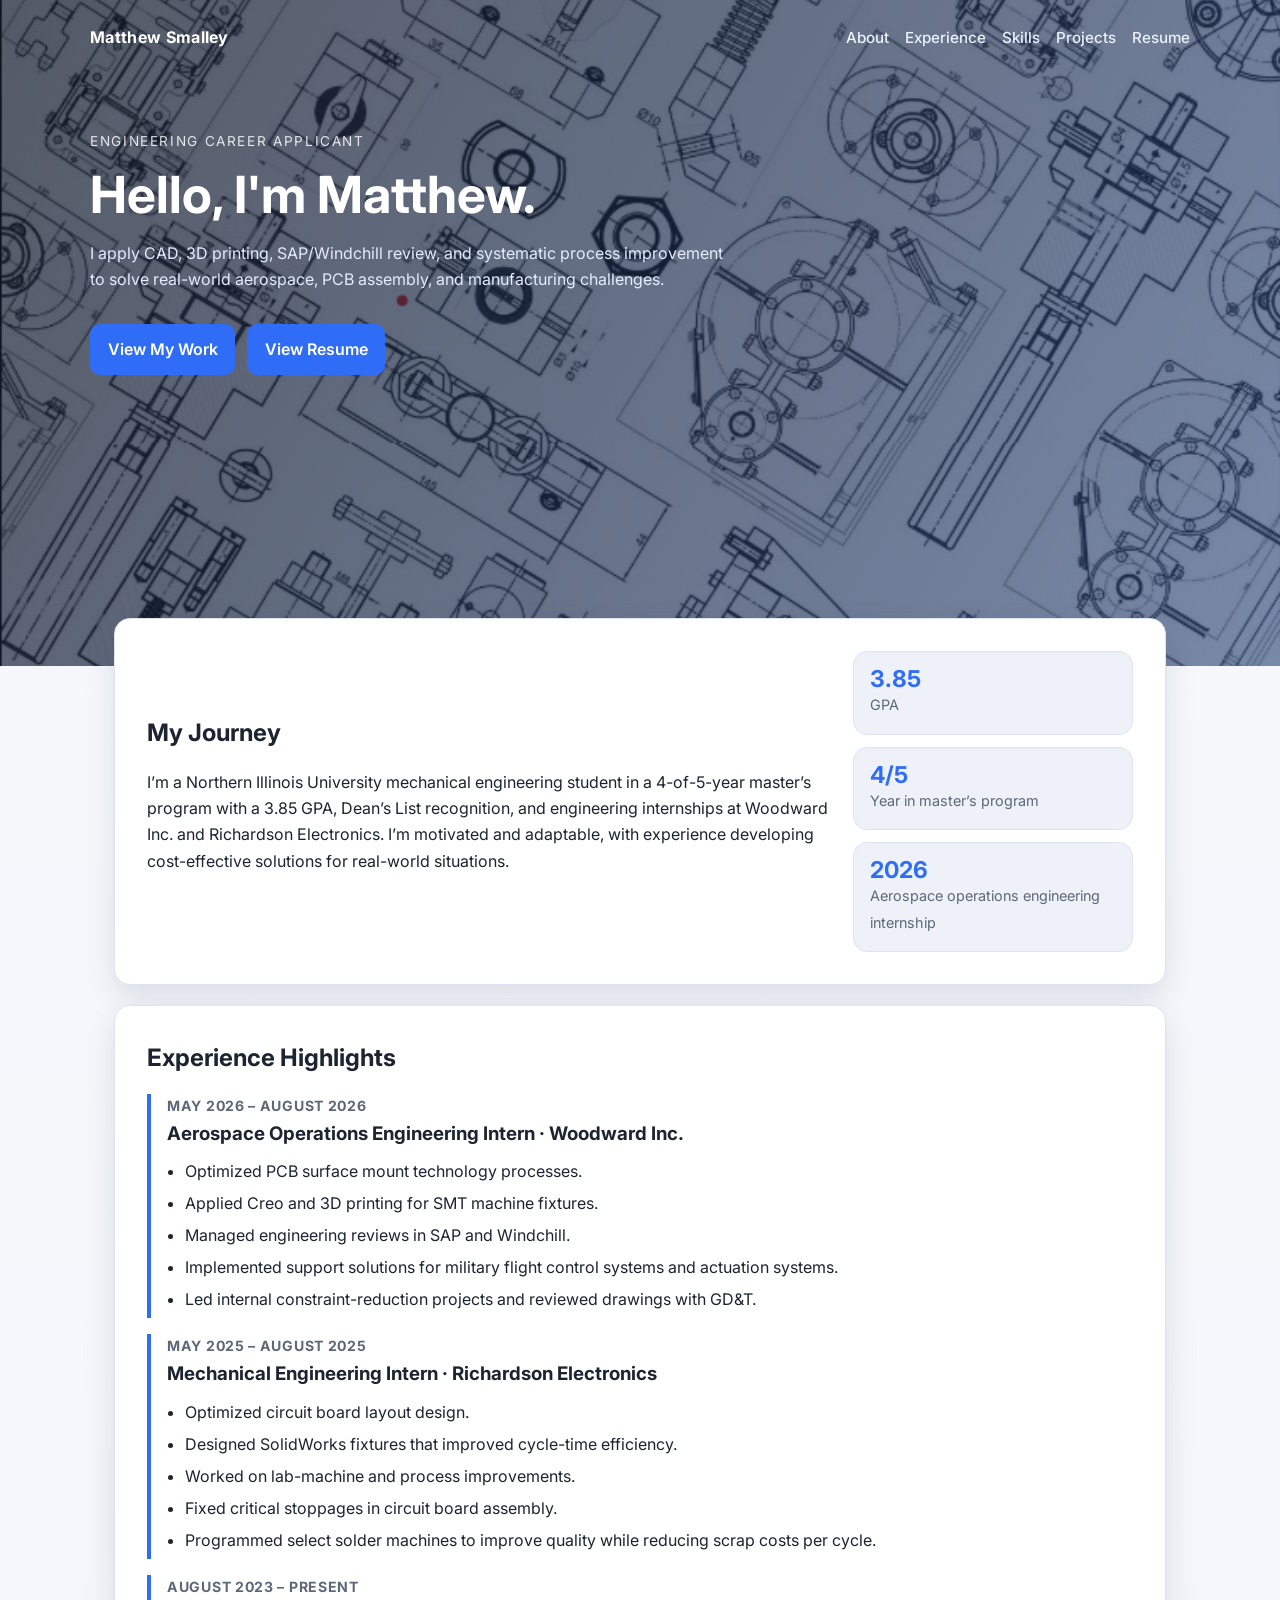
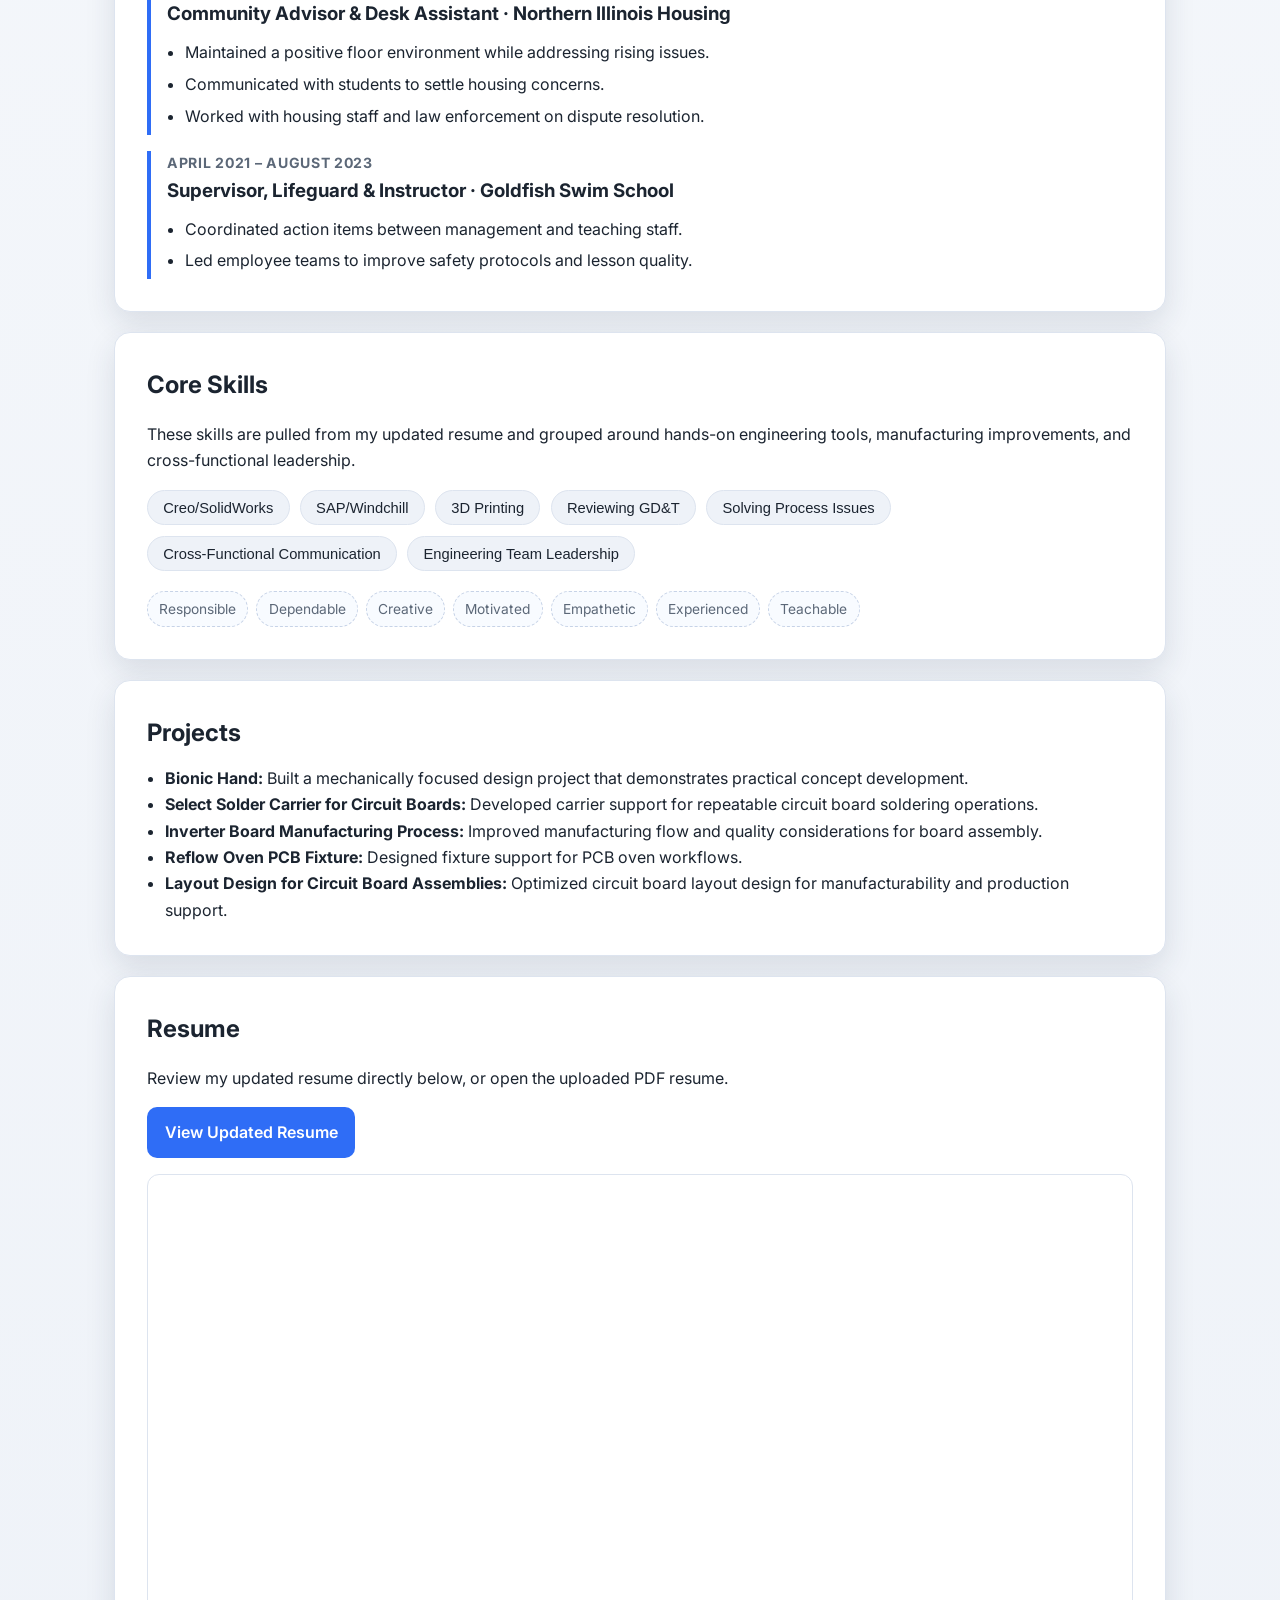
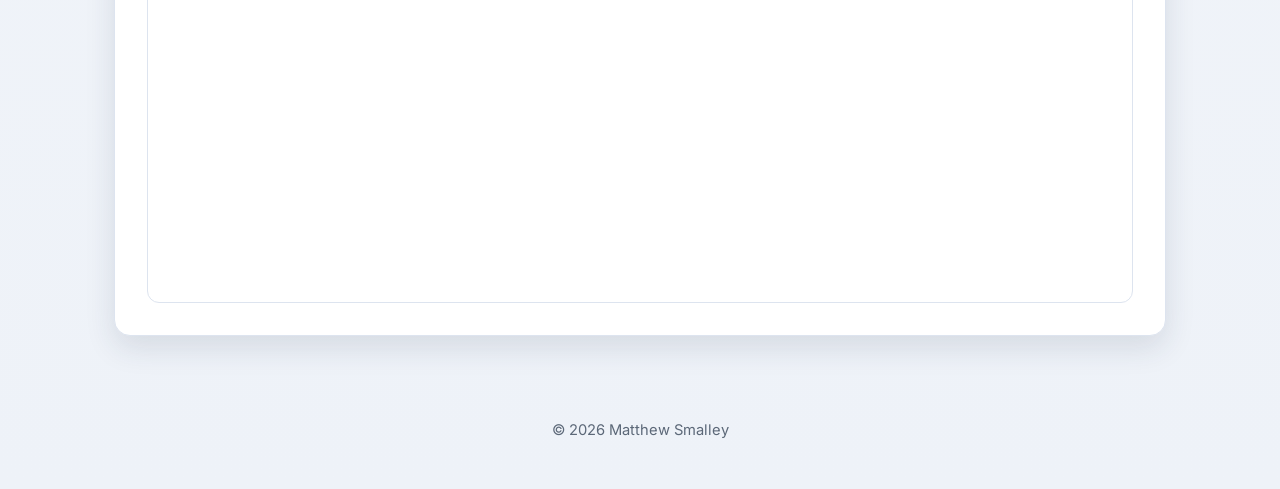
==== commit 51539281: "Use bulleted experience highlights" ====
--- a/index.html
+++ b/index.html
@@ -55,22 +55,41 @@
         <article>
           <p class="timeline-date">May 2026 – August 2026</p>
           <h3>Aerospace Operations Engineering Intern · Woodward Inc.</h3>
-          <p>Optimized PCB surface mount technology processes, applied Creo and 3D printing for SMT machine fixtures, managed engineering reviews in SAP and Windchill, implemented support solutions for military flight control systems and actuation systems, led internal constraint-reduction projects, and reviewed drawings with GD&amp;T.</p>
+          <ul class="experience-bullets">
+            <li>Optimized PCB surface mount technology processes.</li>
+            <li>Applied Creo and 3D printing for SMT machine fixtures.</li>
+            <li>Managed engineering reviews in SAP and Windchill.</li>
+            <li>Implemented support solutions for military flight control systems and actuation systems.</li>
+            <li>Led internal constraint-reduction projects and reviewed drawings with GD&amp;T.</li>
+          </ul>
         </article>
         <article>
           <p class="timeline-date">May 2025 – August 2025</p>
           <h3>Mechanical Engineering Intern · Richardson Electronics</h3>
-          <p>Optimized circuit board layout design, designed SolidWorks fixtures that improved cycle-time efficiency, worked on lab-machine and process improvements, fixed critical stoppages in circuit board assembly, and programmed select solder machines to improve quality while reducing scrap costs per cycle.</p>
+          <ul class="experience-bullets">
+            <li>Optimized circuit board layout design.</li>
+            <li>Designed SolidWorks fixtures that improved cycle-time efficiency.</li>
+            <li>Worked on lab-machine and process improvements.</li>
+            <li>Fixed critical stoppages in circuit board assembly.</li>
+            <li>Programmed select solder machines to improve quality while reducing scrap costs per cycle.</li>
+          </ul>
         </article>
         <article>
           <p class="timeline-date">August 2023 – Present</p>
           <h3>Community Advisor & Desk Assistant · Northern Illinois Housing</h3>
-          <p>Maintained a positive floor environment, communicated with students to settle housing concerns, and worked with housing staff and law enforcement on dispute resolution.</p>
+          <ul class="experience-bullets">
+            <li>Maintained a positive floor environment while addressing rising issues.</li>
+            <li>Communicated with students to settle housing concerns.</li>
+            <li>Worked with housing staff and law enforcement on dispute resolution.</li>
+          </ul>
         </article>
         <article>
           <p class="timeline-date">April 2021 – August 2023</p>
           <h3>Supervisor, Lifeguard & Instructor · Goldfish Swim School</h3>
-          <p>Coordinated action items between management and teaching staff while leading employee teams to improve safety protocols and lesson quality.</p>
+          <ul class="experience-bullets">
+            <li>Coordinated action items between management and teaching staff.</li>
+            <li>Led employee teams to improve safety protocols and lesson quality.</li>
+          </ul>
         </article>
       </div>
     </section>
--- a/styles.css
+++ b/styles.css
@@ -204,6 +204,15 @@
 
 .timeline p {
   margin: 0;
+}
+
+.experience-bullets {
+  margin: 0.55rem 0 0;
+  padding-left: 1.15rem;
+}
+
+.experience-bullets li {
+  margin-bottom: 0.35rem;
 }
 
 .timeline-date {
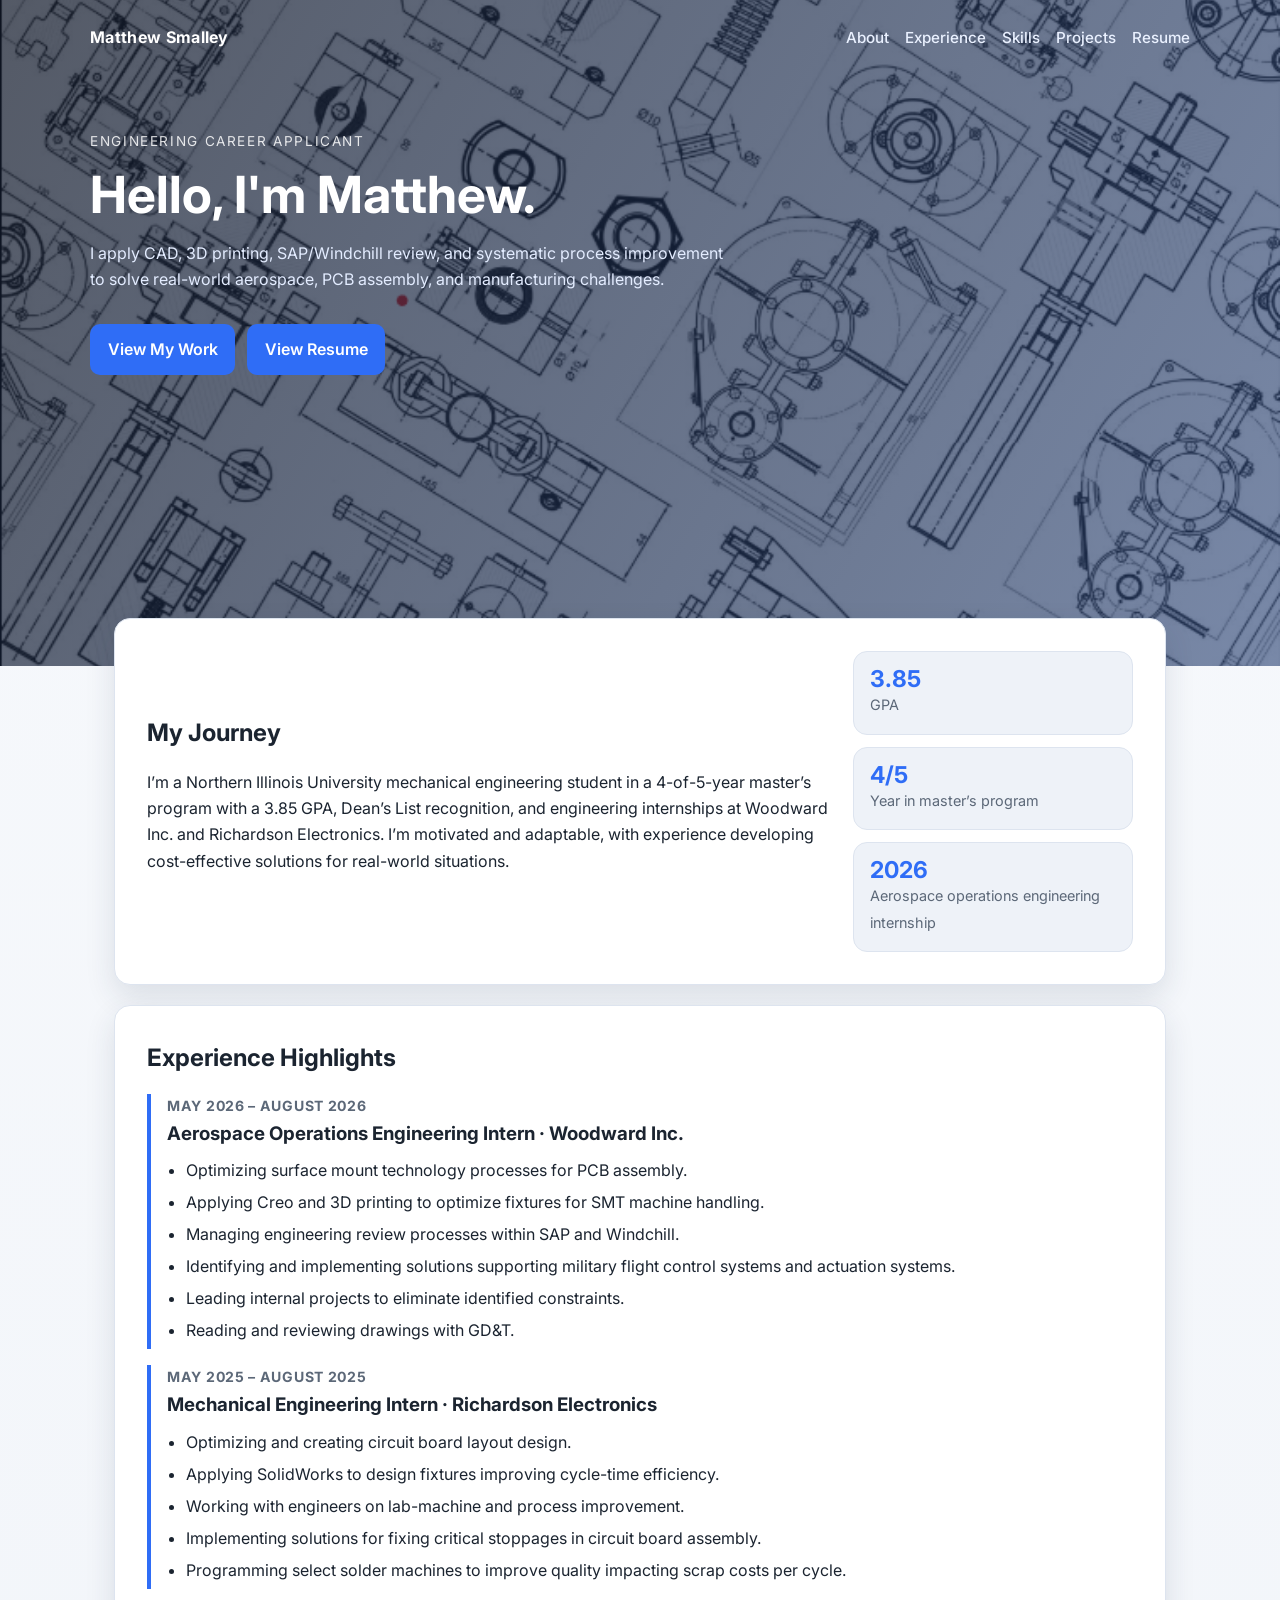
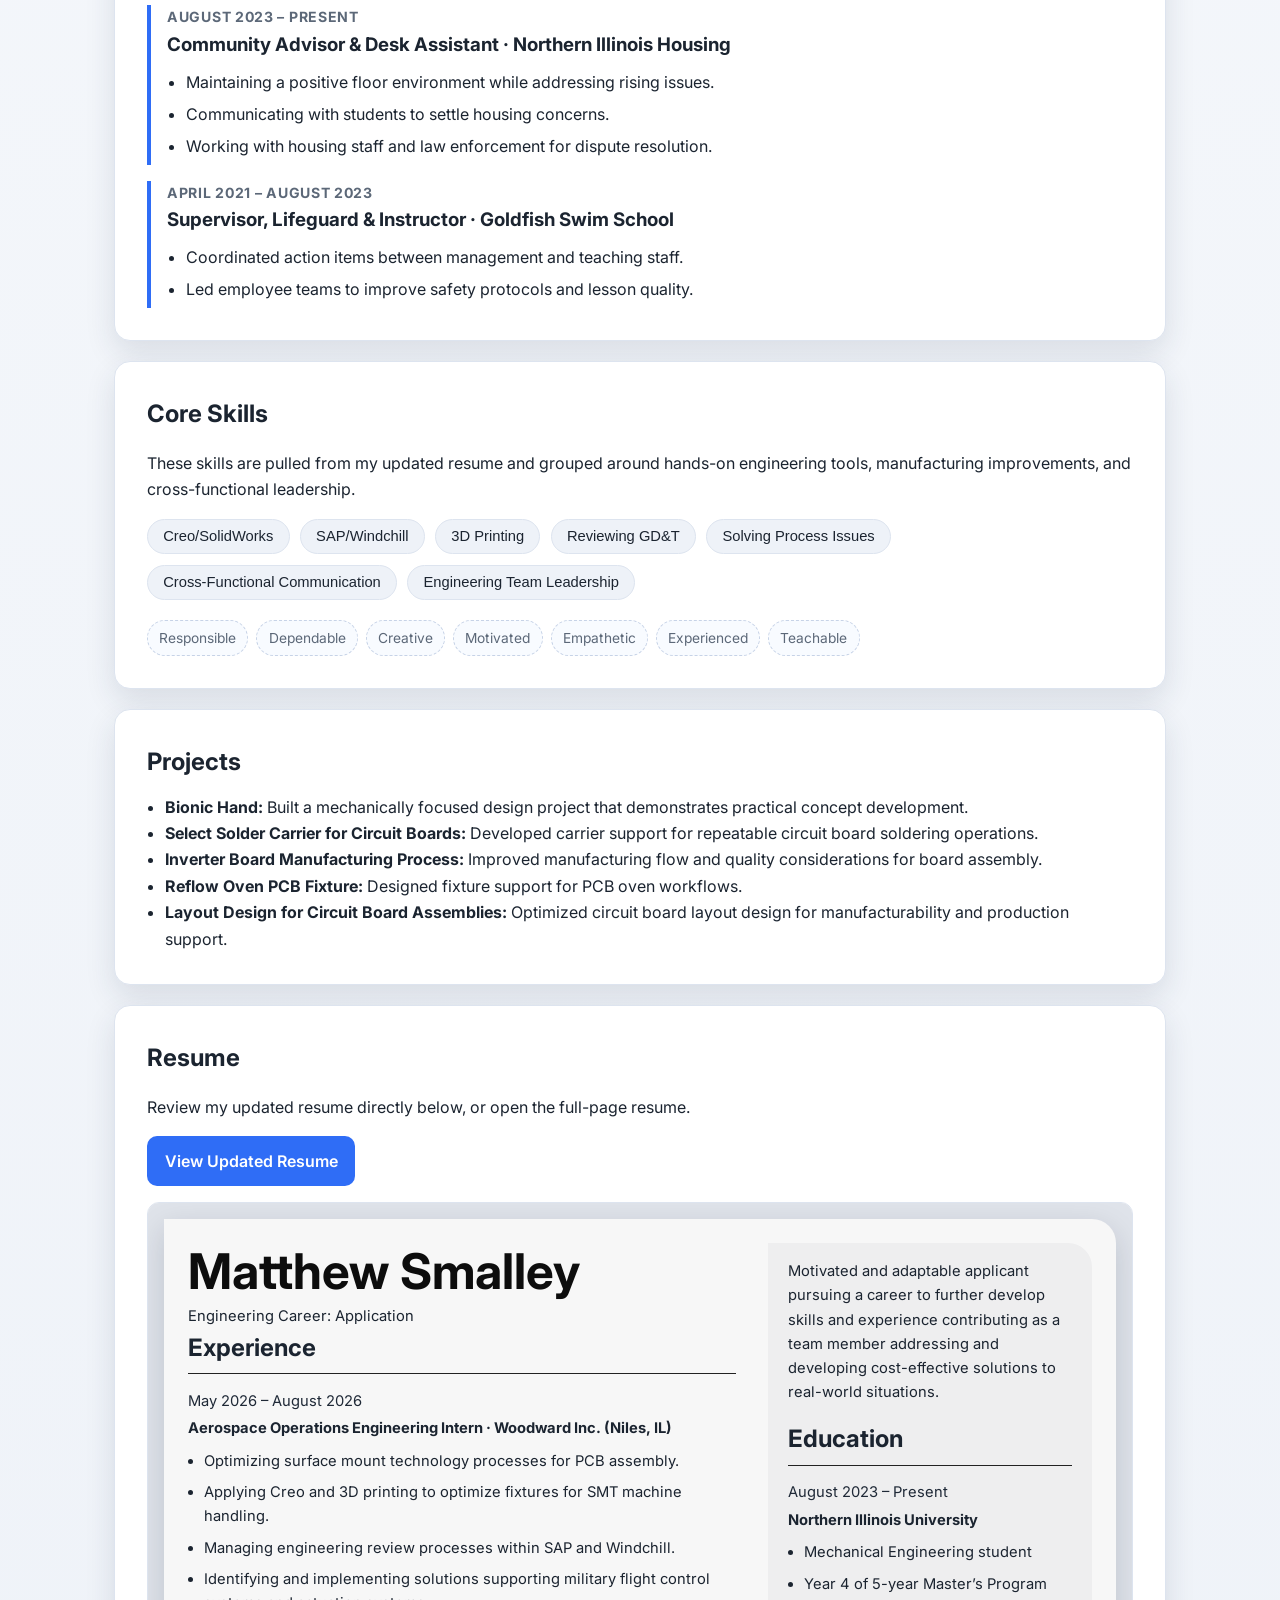
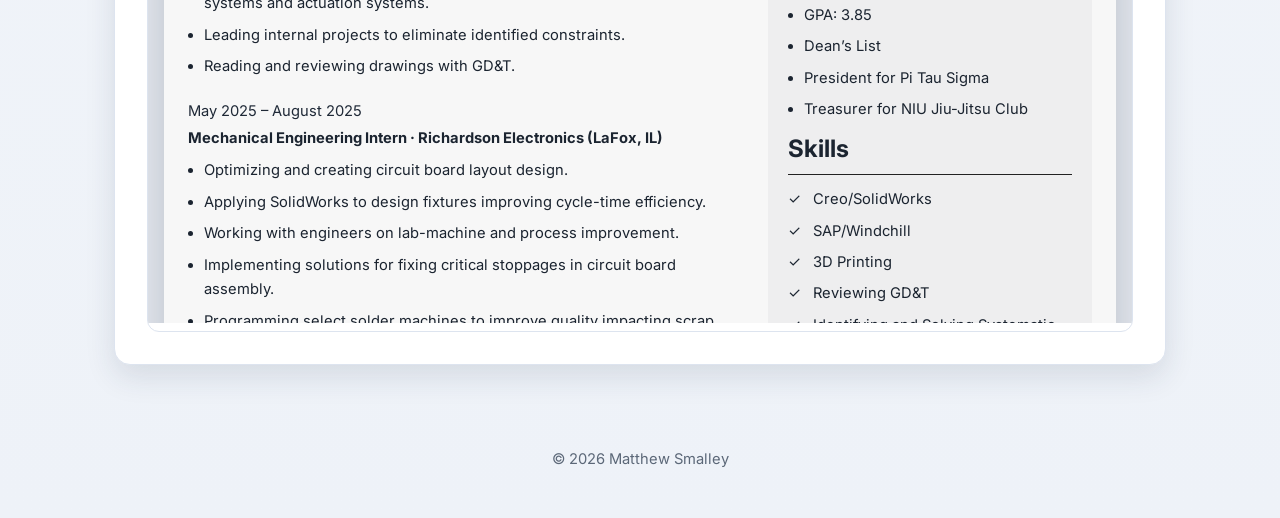
==== commit c63d0a8c: "Add bullet lists to experience highlights" ====
--- a/index.html
+++ b/index.html
@@ -29,7 +29,7 @@
       <p class="lead">I apply CAD, 3D printing, SAP/Windchill review, and systematic process improvement to solve real-world aerospace, PCB assembly, and manufacturing challenges.</p>
       <div class="hero-actions">
         <a class="btn" href="#projects">View My Work</a>
-        <a class="btn btn-secondary" href="Resume_Matthew_Smalley%20(Website).pdf" target="_blank" rel="noopener">View Resume</a>
+        <a class="btn btn-secondary" href="resume.html" target="_blank" rel="noopener">View Resume</a>
       </div>
     </div>
   </header>
@@ -55,38 +55,39 @@
         <article>
           <p class="timeline-date">May 2026 – August 2026</p>
           <h3>Aerospace Operations Engineering Intern · Woodward Inc.</h3>
-          <ul class="experience-bullets">
-            <li>Optimized PCB surface mount technology processes.</li>
-            <li>Applied Creo and 3D printing for SMT machine fixtures.</li>
-            <li>Managed engineering reviews in SAP and Windchill.</li>
-            <li>Implemented support solutions for military flight control systems and actuation systems.</li>
-            <li>Led internal constraint-reduction projects and reviewed drawings with GD&amp;T.</li>
+          <ul class="experience-list">
+            <li>Optimizing surface mount technology processes for PCB assembly.</li>
+            <li>Applying Creo and 3D printing to optimize fixtures for SMT machine handling.</li>
+            <li>Managing engineering review processes within SAP and Windchill.</li>
+            <li>Identifying and implementing solutions supporting military flight control systems and actuation systems.</li>
+            <li>Leading internal projects to eliminate identified constraints.</li>
+            <li>Reading and reviewing drawings with GD&amp;T.</li>
           </ul>
         </article>
         <article>
           <p class="timeline-date">May 2025 – August 2025</p>
           <h3>Mechanical Engineering Intern · Richardson Electronics</h3>
-          <ul class="experience-bullets">
-            <li>Optimized circuit board layout design.</li>
-            <li>Designed SolidWorks fixtures that improved cycle-time efficiency.</li>
-            <li>Worked on lab-machine and process improvements.</li>
-            <li>Fixed critical stoppages in circuit board assembly.</li>
-            <li>Programmed select solder machines to improve quality while reducing scrap costs per cycle.</li>
+          <ul class="experience-list">
+            <li>Optimizing and creating circuit board layout design.</li>
+            <li>Applying SolidWorks to design fixtures improving cycle-time efficiency.</li>
+            <li>Working with engineers on lab-machine and process improvement.</li>
+            <li>Implementing solutions for fixing critical stoppages in circuit board assembly.</li>
+            <li>Programming select solder machines to improve quality impacting scrap costs per cycle.</li>
           </ul>
         </article>
         <article>
           <p class="timeline-date">August 2023 – Present</p>
           <h3>Community Advisor & Desk Assistant · Northern Illinois Housing</h3>
-          <ul class="experience-bullets">
-            <li>Maintained a positive floor environment while addressing rising issues.</li>
-            <li>Communicated with students to settle housing concerns.</li>
-            <li>Worked with housing staff and law enforcement on dispute resolution.</li>
+          <ul class="experience-list">
+            <li>Maintaining a positive floor environment while addressing rising issues.</li>
+            <li>Communicating with students to settle housing concerns.</li>
+            <li>Working with housing staff and law enforcement for dispute resolution.</li>
           </ul>
         </article>
         <article>
           <p class="timeline-date">April 2021 – August 2023</p>
           <h3>Supervisor, Lifeguard & Instructor · Goldfish Swim School</h3>
-          <ul class="experience-bullets">
+          <ul class="experience-list">
             <li>Coordinated action items between management and teaching staff.</li>
             <li>Led employee teams to improve safety protocols and lesson quality.</li>
           </ul>
@@ -130,14 +131,14 @@
 
     <section id="resume" class="card">
       <h2>Resume</h2>
-      <p>Review my updated resume directly below, or open the uploaded PDF resume.</p>
+      <p>Review my updated resume directly below, or open the full-page resume.</p>
       <div class="resume-actions">
-        <a href="Resume_Matthew_Smalley%20(Website).pdf" target="_blank" rel="noopener" class="btn">View Updated Resume</a>
+        <a href="resume.html" target="_blank" rel="noopener" class="btn">View Updated Resume</a>
       </div>
       <div class="resume-frame-wrap">
         <iframe
           title="Matthew Smalley Resume"
-          src="Resume_Matthew_Smalley%20(Website).pdf"
+          src="resume.html"
           loading="lazy"
         ></iframe>
       </div>
--- a/styles.css
+++ b/styles.css
@@ -206,12 +206,12 @@
   margin: 0;
 }
 
-.experience-bullets {
-  margin: 0.55rem 0 0;
-  padding-left: 1.15rem;
-}
-
-.experience-bullets li {
+.experience-list {
+  margin: 0.5rem 0 0;
+  padding-left: 1.2rem;
+}
+
+.experience-list li {
   margin-bottom: 0.35rem;
 }
 
@@ -371,3 +371,94 @@
     grid-template-columns: 1fr;
   }
 }
+
+.resume-page {
+  background: #dfe3ea;
+  padding: 1rem;
+}
+
+.resume-sheet {
+  max-width: 1000px;
+  margin: 0 auto;
+  background: #f7f7f7;
+  border-radius: 0 24px 24px 0;
+  display: grid;
+  grid-template-columns: minmax(0, 1.35fr) minmax(280px, 0.8fr);
+  gap: 2rem;
+  padding: 1.5rem;
+  box-shadow: 0 10px 30px rgba(15, 23, 42, 0.15);
+}
+
+.resume-sheet h1 {
+  color: #0d0d0d;
+  font-size: clamp(2.25rem, 5vw, 3.2rem);
+}
+
+.resume-header p {
+  font-size: 1.2rem;
+  margin: 0.25rem 0 0;
+}
+
+.resume-sheet h2 {
+  border-bottom: 1px solid #222;
+  padding-bottom: 0.35rem;
+}
+
+.resume-sheet h3,
+.resume-sheet p,
+.resume-sheet li {
+  font-size: 0.92rem;
+}
+
+.resume-entry {
+  margin-bottom: 1.25rem;
+}
+
+.resume-entry h3,
+.resume-sidebar h3 {
+  margin: 0.2rem 0 0.5rem;
+}
+
+.resume-date {
+  color: #1f2937;
+  margin-bottom: 0.2rem;
+}
+
+.resume-sheet ul {
+  margin: 0.5rem 0 0;
+  padding-left: 1rem;
+}
+
+.resume-sheet li {
+  margin-bottom: 0.45rem;
+}
+
+.resume-sidebar {
+  background: #eeeeef;
+  border-radius: 0 24px 24px 0;
+  padding: 1rem 1.25rem;
+}
+
+.resume-summary {
+  margin-top: 0;
+}
+
+.check-list {
+  list-style: none;
+  padding-left: 0 !important;
+}
+
+.check-list li::before {
+  content: '✓';
+  margin-right: 0.75rem;
+}
+
+@media (max-width: 760px) {
+  .resume-sheet {
+    grid-template-columns: 1fr;
+  }
+
+  .resume-sidebar {
+    border-radius: 16px;
+  }
+}
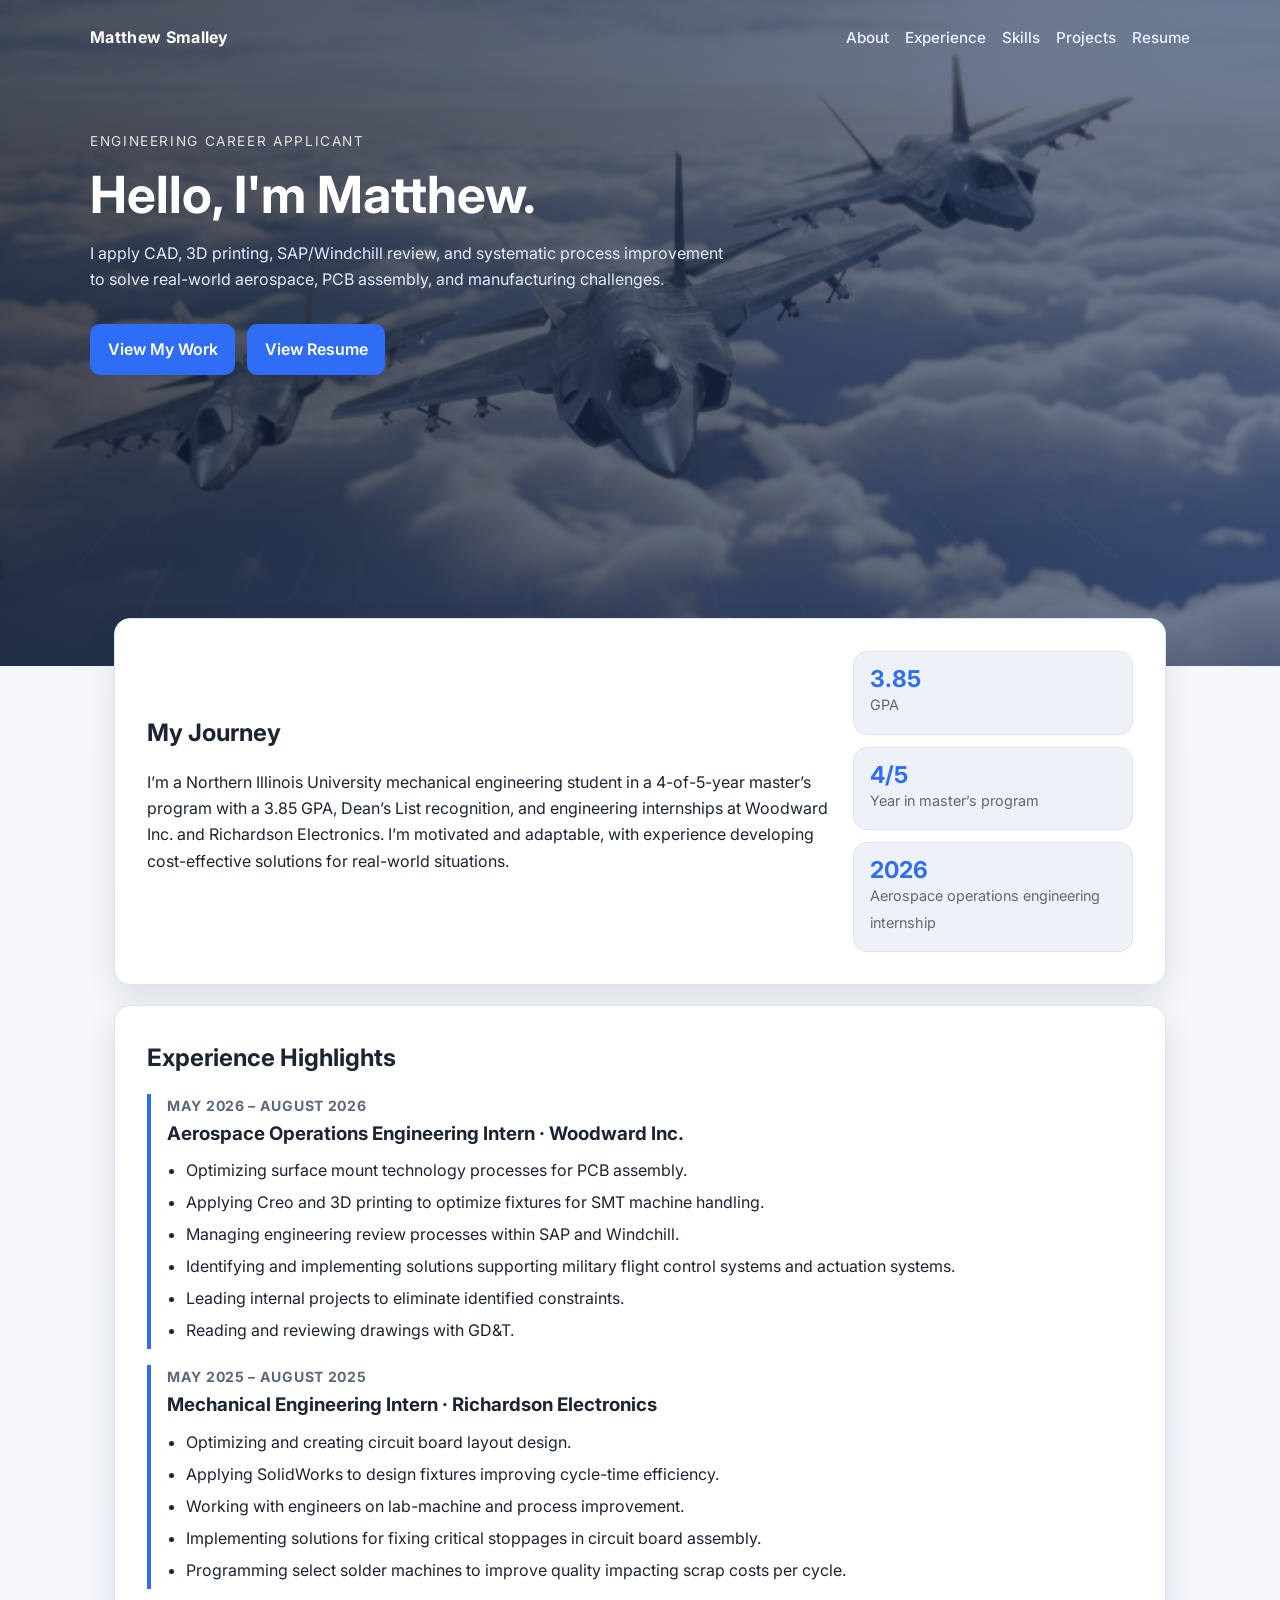
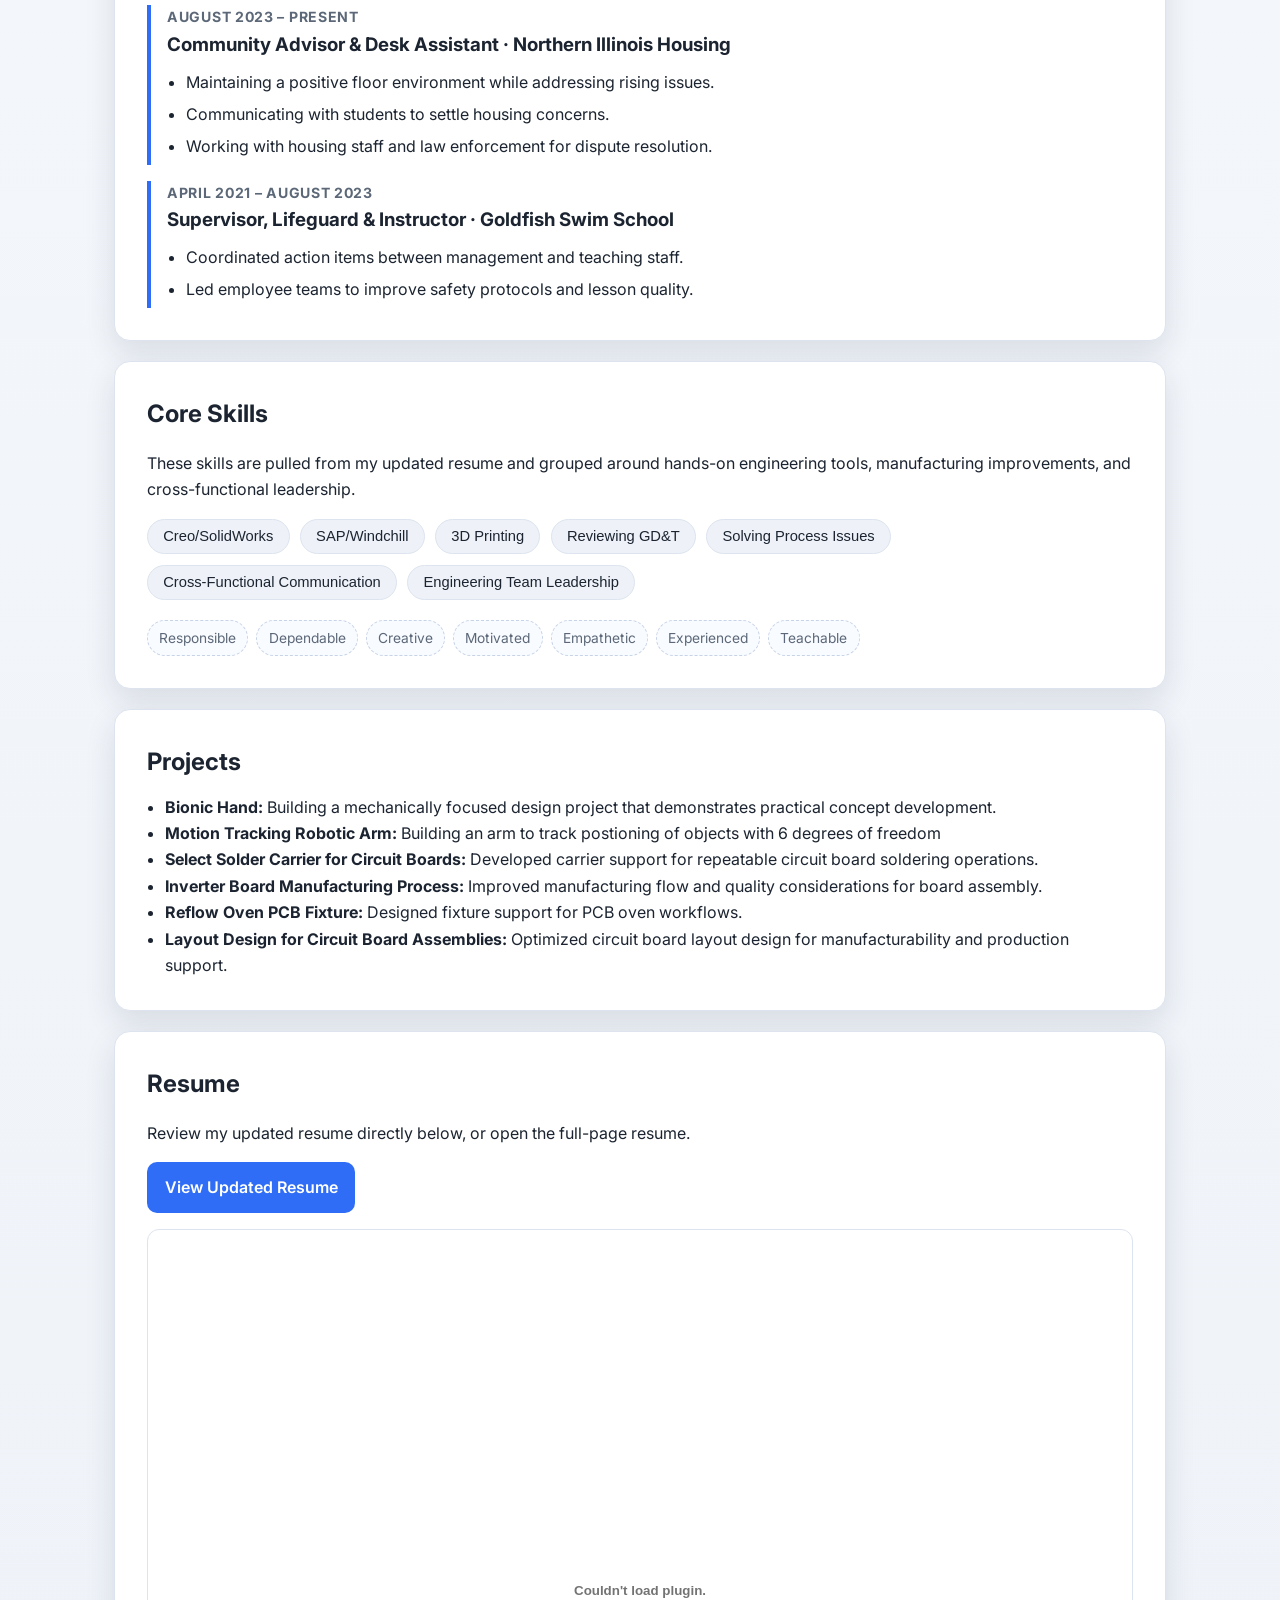
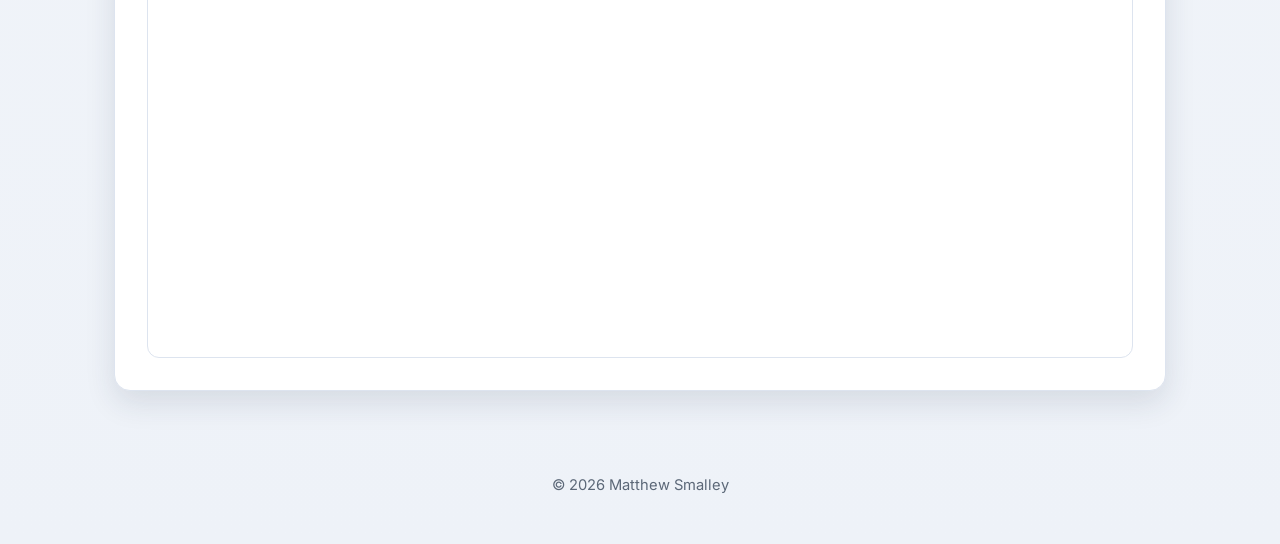
==== commit c239b418: "Revise project description for Bionic Hand Updated project description for clarity and consistency." ====
--- a/index.html
+++ b/index.html
@@ -121,7 +121,8 @@
     <section id="projects" class="card">
       <h2>Projects</h2>
       <ul class="project-list">
-        <li><strong>Bionic Hand:</strong> Built a mechanically focused design project that demonstrates practical concept development.</li>
+        <li><strong>Bionic Hand:</strong> Building a mechanically focused design project that demonstrates practical concept development.</li>
+        <li><strong>Motion Tracking Robotic Arm:</strong> Building an arm to track postioning of objects with 6 degrees of freedom</li>
         <li><strong>Select Solder Carrier for Circuit Boards:</strong> Developed carrier support for repeatable circuit board soldering operations.</li>
         <li><strong>Inverter Board Manufacturing Process:</strong> Improved manufacturing flow and quality considerations for board assembly.</li>
         <li><strong>Reflow Oven PCB Fixture:</strong> Designed fixture support for PCB oven workflows.</li>
--- a/styles.css
+++ b/styles.css
@@ -26,7 +26,7 @@
   min-height: 74vh;
   background:
     linear-gradient(120deg, rgba(18, 26, 43, 0.72), rgba(38, 64, 115, 0.62)),
-    url('Header.1.png') center/cover no-repeat;
+    url('Fighter_Jet.jpg') center/cover no-repeat;
   padding: 1.5rem 1.5rem 5rem;
   color: #fff;
 }
